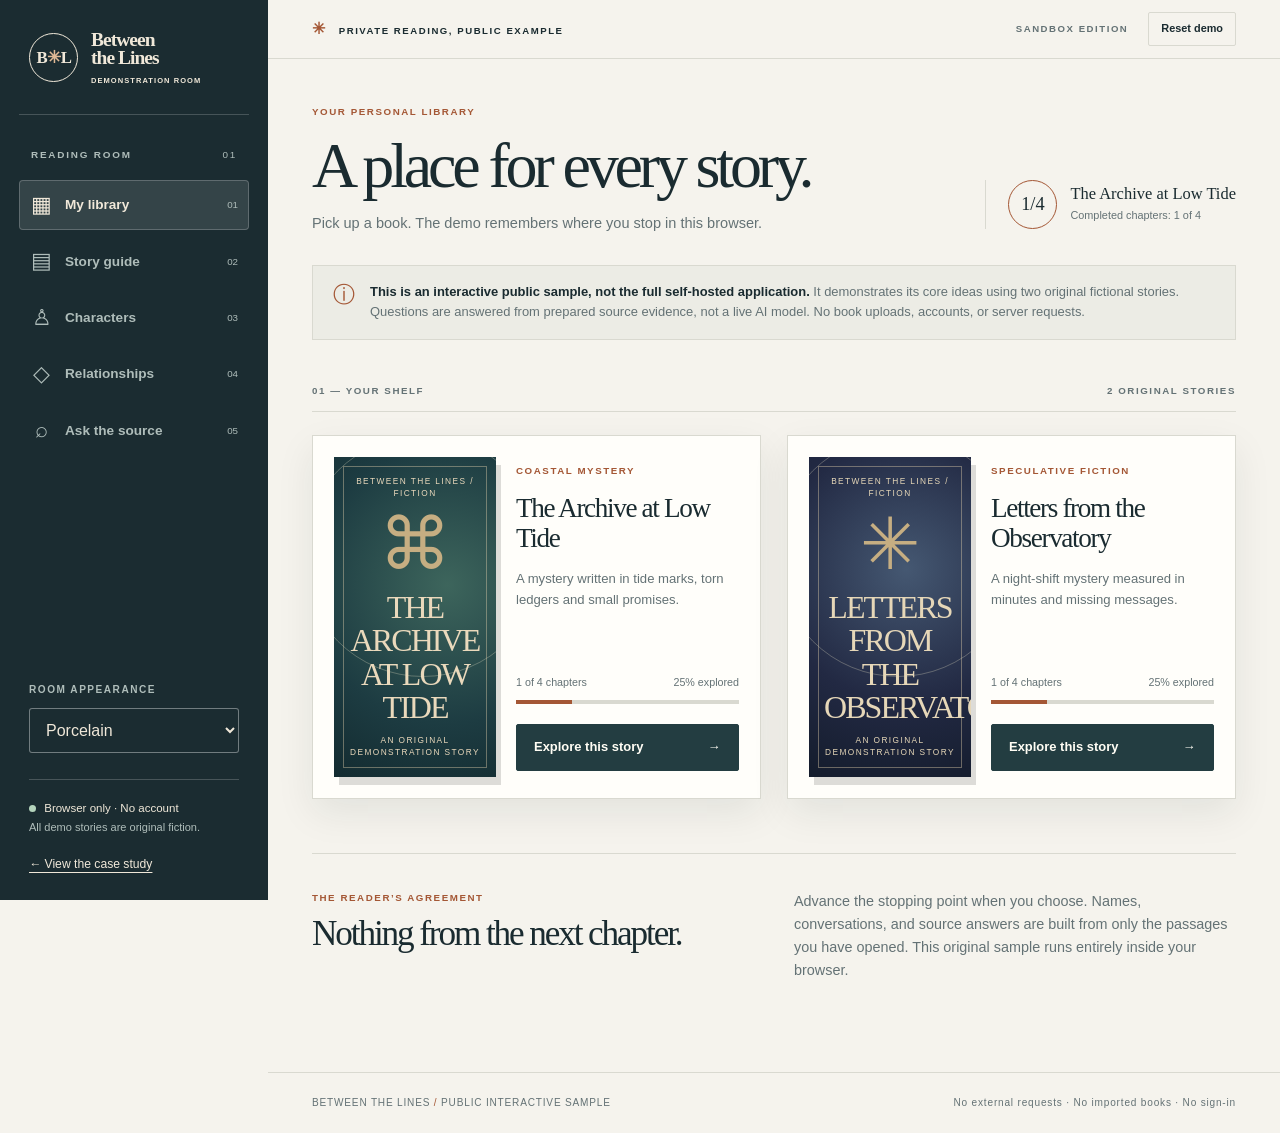
==== demo/index.html @ 63abb79a "Publish Between the Lines interactive portfolio and static reading demo" ====
<!doctype html>
<html lang="en" data-theme="porcelain">
<head>
  <meta charset="utf-8">
  <meta name="viewport" content="width=device-width, initial-scale=1">
  <meta name="theme-color" content="#f5f3ed">
  <meta name="description" content="Explore Between the Lines: a free, original-fiction interactive reading demo with spoiler-aware chapters, source-linked character notes and relationships.">
  <meta http-equiv="Content-Security-Policy" content="default-src 'none'; script-src 'self'; style-src 'self'; img-src 'self' data:; font-src 'self'; connect-src 'none'; frame-src 'none'; object-src 'none'; base-uri 'none'; form-action 'none'">
  <link rel="icon" href="../assets/mark.svg" type="image/svg+xml">
  <link rel="stylesheet" href="styles.css">
  <script src="data.js" defer></script>
  <script src="demo.js" defer></script>
  <title>Reading room · Between the Lines interactive demo</title>
</head>
<body>
<a class="skip-link" href="#content">Skip to reading room</a>
<div class="app-shell">
  <aside class="sidebar">
    <a href="../" class="brand" aria-label="Between the Lines case study homepage">
      <span class="brand-mark">B<span>✳</span>L</span><span class="brand-name">Between<br>the Lines<small>DEMONSTRATION ROOM</small></span>
    </a>
    <div class="sidebar-group-title">READING ROOM <span>01</span></div>
    <nav class="side-nav" aria-label="Demo sections">
      <button type="button" data-view="library" class="nav-item active" aria-current="page"><span class="nav-icon" aria-hidden="true">▦</span> My library <span class="nav-index">01</span></button>
      <button type="button" data-view="story" class="nav-item"><span class="nav-icon" aria-hidden="true">▤</span> Story guide <span class="nav-index">02</span></button>
      <button type="button" data-view="people" class="nav-item"><span class="nav-icon" aria-hidden="true">♙</span> Characters <span class="nav-index">03</span></button>
      <button type="button" data-view="relationships" class="nav-item"><span class="nav-icon" aria-hidden="true">◇</span> Relationships <span class="nav-index">04</span></button>
      <button type="button" data-view="evidence" class="nav-item"><span class="nav-icon" aria-hidden="true">⌕</span> Ask the source <span class="nav-index">05</span></button>
    </nav>
    <div class="sidebar-foot">
      <div class="theme-field"><label for="theme-select">Room appearance</label><select id="theme-select" aria-label="Choose room appearance"><option value="porcelain">Porcelain</option><option value="graphite">Graphite</option><option value="warm-paper">Warm Paper</option><option value="pine">Pine</option><option value="sage">Sage</option><option value="night-sky">Night Sky</option><option value="frost">Frost</option><option value="deep-sea">Deep Sea</option><option value="sea-glass">Sea Glass</option><option value="amethyst">Amethyst</option></select></div>
      <div class="sidebar-small"><span class="online-dot"></span> Browser only · No account<br><small>All demo stories are original fiction.</small></div>
      <a class="case-study-link" href="../">← View the case study</a>
    </div>
  </aside>
  <div class="main-column">
    <div class="masthead"><span><span class="masthead-spark">✳</span> PRIVATE READING, PUBLIC EXAMPLE</span><div><span class="demo-kicker">SANDBOX EDITION</span><button type="button" class="button-outline small" id="reset-demo">Reset demo</button></div></div>
    <main id="content" tabindex="-1">
      <div class="page-title-block"><div><p class="eyebrow" id="page-eyebrow">YOUR PERSONAL LIBRARY</p><h1 id="page-title">A place for every story<span class="accent-period">.</span></h1><p class="page-subtitle" id="page-description">An interactive, spoiler-aware reading experience. Choose a fictional book to begin.</p></div><div id="progress-summary" class="progress-summary" aria-live="polite"></div></div>
      <div class="demo-notice" role="note"><span class="notice-glyph" aria-hidden="true">ⓘ</span><p><strong>This is an interactive public sample, not the full self-hosted application.</strong> It demonstrates its core ideas using two original fictional stories. Questions are answered from prepared source evidence, not a live AI model. No book uploads, accounts, or server requests.</p></div>
      <div id="view-content" class="view-container" aria-live="off"></div>
    </main>
    <footer class="app-footer"><span>BETWEEN THE LINES <span class="sep">/</span> PUBLIC INTERACTIVE SAMPLE</span><span>No external requests · No imported books · No sign-in</span></footer>
  </div>
</div>
<div class="toast" role="status" aria-live="polite" id="toast"></div>
</body>
</html>
---- demo/styles.css ----
/* Between the Lines — public demo room. Original editorial product UI. */
:root{--bg:#f5f3ed;--panel:#fffefa;--ink:#1a2b30;--muted:#647275;--line:#d9d9d0;--accent:#a45735;--soft:#ecece5;--quote-bg:#f5efe5;--button-bg:#233d41;--button-ink:#fffdf4;--sidebar:#1b2c31;--sidebar-ink:#f0e8d9;--sidebar-muted:#afbdba;--shadow:rgba(19,32,32,.08);--sans:Arial,Helvetica,sans-serif;--serif:Georgia,'Times New Roman',serif;color-scheme:light}
html[data-theme="graphite"]{color-scheme:dark;--bg:#171b20;--panel:#21272c;--ink:#e9e8e5;--muted:#b4bdc3;--line:#3f474d;--accent:#db9974;--soft:#2b343b;--quote-bg:#292e34;--button-bg:#d1e5e7;--button-ink:#17252b;--sidebar:#11181c;--sidebar-ink:#efefeb;--sidebar-muted:#a4b2b6;--shadow:#0004}
html[data-theme="warm-paper"]{--bg:#f2eadd;--panel:#fff9ea;--ink:#40372c;--muted:#786c60;--line:#d4c6b1;--accent:#ab573a;--soft:#f0e5d0;--quote-bg:#efe3cd;--button-bg:#564333;--button-ink:#fff8ec;--sidebar:#514234;--sidebar-ink:#fff1df;--sidebar-muted:#ddccb5}
html[data-theme="pine"]{color-scheme:dark;--bg:#14231e;--panel:#1f322b;--ink:#ebf2e8;--muted:#bacac0;--line:#3d594b;--accent:#bdda8d;--soft:#253f35;--quote-bg:#1a3a2e;--button-bg:#bfd79c;--button-ink:#15281d;--sidebar:#102018;--sidebar-ink:#f1f4dd;--sidebar-muted:#b6c7b3;--shadow:#0004}
html[data-theme="sage"]{--bg:#e8eee6;--panel:#fafff8;--ink:#294536;--muted:#607666;--line:#c7d8c9;--accent:#4a8361;--soft:#e0ebe0;--quote-bg:#ecf6e7;--button-bg:#355945;--button-ink:#f9fff8;--sidebar:#2a4437;--sidebar-ink:#f0f9ea;--sidebar-muted:#b5d0bd}
html[data-theme="night-sky"]{color-scheme:dark;--bg:#172137;--panel:#202e47;--ink:#e8edfb;--muted:#b3bed5;--line:#40536f;--accent:#e1b77e;--soft:#293a54;--quote-bg:#1f3650;--button-bg:#b5d0f3;--button-ink:#18233a;--sidebar:#101a2c;--sidebar-ink:#e7effc;--sidebar-muted:#b8c7dc;--shadow:#0004}
html[data-theme="frost"]{--bg:#edf4f9;--panel:#fff;--ink:#2a435a;--muted:#647c90;--line:#d0dfeb;--accent:#3472a5;--soft:#e2eff8;--quote-bg:#e9f4fc;--button-bg:#295a87;--button-ink:white;--sidebar:#233b55;--sidebar-ink:#f0f9ff;--sidebar-muted:#bacede}
html[data-theme="deep-sea"]{color-scheme:dark;--bg:#10272a;--panel:#193438;--ink:#e5f3f2;--muted:#afc9c9;--line:#3b5c60;--accent:#77cfc1;--soft:#214348;--quote-bg:#1c4144;--button-bg:#9addd5;--button-ink:#122b2e;--sidebar:#0c2024;--sidebar-ink:#e4f4f4;--sidebar-muted:#a8c4c6;--shadow:#0004}
html[data-theme="sea-glass"]{--bg:#e4f2ef;--panel:#fafffd;--ink:#214c4c;--muted:#5a7777;--line:#bcd7d4;--accent:#287f83;--soft:#d9eae8;--quote-bg:#e1f4ee;--button-bg:#246c6e;--button-ink:#f8fffa;--sidebar:#245052;--sidebar-ink:#f0fffa;--sidebar-muted:#c1ded8}
html[data-theme="amethyst"]{color-scheme:dark;--bg:#211c2a;--panel:#30293c;--ink:#eee8f5;--muted:#c7bacf;--line:#52445f;--accent:#ddb5ec;--soft:#3c344a;--quote-bg:#3d3350;--button-bg:#e0c6ed;--button-ink:#30263b;--sidebar:#181321;--sidebar-ink:#f1e9f5;--sidebar-muted:#c2b2c9;--shadow:#0004}
*{box-sizing:border-box}html{scroll-behavior:smooth;scroll-padding-top:22px}body{margin:0;color:var(--ink);background:var(--bg);font:16px/1.6 var(--sans);-webkit-font-smoothing:antialiased}button,textarea,select{font:inherit}button{cursor:pointer}button:disabled{cursor:not-allowed;opacity:.4}a{color:inherit}h1,h2,h3,h4,p{margin:0}h1,h2,h3,h4{font-weight:400}h1,h2,h3{font-family:var(--serif)}:focus-visible{outline:3px solid var(--accent);outline-offset:4px}.skip-link{position:absolute;top:-100px;left:15px;background:var(--button-bg);color:var(--button-ink);z-index:99;padding:10px 15px}.skip-link:focus{top:12px}.app-shell{min-height:100vh;display:grid;grid-template-columns:268px minmax(0,1fr)}.sidebar{background:var(--sidebar);color:var(--sidebar-ink);display:flex;flex-direction:column;min-height:100vh;padding:31px 19px 24px;gap:0;position:sticky;top:0;height:100vh;overflow-y:auto}.brand{display:flex;align-items:center;gap:13px;text-decoration:none;padding:0 10px 29px;border-bottom:1px solid #ffffff30}.brand-mark{border:1px solid currentColor;border-radius:50%;height:49px;width:49px;flex:none;display:flex;align-items:center;justify-content:space-around;font-family:var(--serif);font-weight:bold;padding:0 6px;font-size:1.05rem;letter-spacing:-.1em}.brand-mark span{color:#e0b995}.brand-name{font:700 1.22rem/.92 var(--serif);letter-spacing:-.05em}.brand-name small{font:700 .47rem/1.2 var(--sans);letter-spacing:.14em;display:block;margin-top:9px}.sidebar-group-title{font-size:.62rem;font-weight:bold;letter-spacing:.18em;display:flex;justify-content:space-between;color:var(--sidebar-muted);padding:32px 12px 17px}.sidebar-group-title span{font-weight:normal}.side-nav{display:flex;flex-direction:column;gap:6px}.nav-item{width:100%;background:transparent;border:1px solid transparent;border-radius:4px;color:var(--sidebar-muted);display:flex;align-items:center;gap:12px;text-align:left;padding:13px 10px;font-size:.85rem;font-weight:600;transition:background .15s}.nav-item:hover{background:#ffffff13;color:var(--sidebar-ink)}.nav-item.active{background:#ffffff1d;color:var(--sidebar-ink);border-color:#ffffff36}.nav-icon{font-family:var(--serif);font-size:1.4rem;line-height:1;width:23px;text-align:center;font-weight:normal}.nav-index{margin-left:auto;font-size:.61rem;font-weight:400;color:var(--sidebar-muted)}.sidebar-foot{margin-top:auto;padding:36px 10px 0}.theme-field label{display:block;font-size:.63rem;letter-spacing:.15em;font-weight:700;text-transform:uppercase;margin-bottom:10px;color:var(--sidebar-muted)}.theme-field select{width:100%;border:1px solid #ffffff60;color:var(--sidebar-ink);background:var(--sidebar);padding:12px 30px 12px 12px;border-radius:3px;appearance:auto}.theme-field option{background:var(--sidebar);color:var(--sidebar-ink)}.sidebar-small{border-top:1px solid #ffffff32;margin-top:26px;padding-top:19px;color:var(--sidebar-ink);font-size:.72rem}.sidebar-small small{color:var(--sidebar-muted);font-size:.69rem}.online-dot{display:inline-block;width:7px;height:7px;background:#b4d4bc;border-radius:50%;margin-right:5px}.case-study-link{display:inline-block;font-size:.76rem;margin-top:19px;color:var(--sidebar-ink);text-underline-offset:4px}.main-column{min-width:0;display:flex;flex-direction:column}.masthead{min-height:59px;border-bottom:1px solid var(--line);padding:0 44px;display:flex;align-items:center;justify-content:space-between;gap:18px;font-size:.6rem;font-weight:700;letter-spacing:.16em}.masthead>div{display:flex;align-items:center;gap:20px}.masthead-spark{color:var(--accent);font-size:1rem;margin-right:8px}.demo-kicker{color:var(--muted)}#content{width:min(1130px,calc(100% - 88px));margin:0 auto;flex:1;padding:45px 0 90px}.page-title-block{display:flex;justify-content:space-between;align-items:end;gap:30px;padding:0 0 29px}.eyebrow,.tiny-label,.section-label,.chapter-progress-title>span,.status-chip,.answer-status{font-size:.61rem;letter-spacing:.16em;font-weight:700;text-transform:uppercase}.eyebrow,.tiny-label{color:var(--accent)}.eyebrow{margin-bottom:12px}h1{font-size:clamp(2.8rem,5vw,5.2rem);line-height:1.06;letter-spacing:-.065em}.page-subtitle{font-size:.91rem;color:var(--muted);margin-top:13px;max-width:600px}.accent-period{color:var(--accent)}.progress-summary{display:flex;align-items:center;gap:13px;min-width:230px;border-left:1px solid var(--line);padding-left:22px;margin-bottom:7px}.progress-summary .summary-icon{width:49px;height:49px;display:grid;place-items:center;border:1px solid var(--accent);border-radius:100%;font:1.15rem var(--serif);flex-shrink:0}.progress-summary strong{display:block;font:1.03rem/1.2 var(--serif)}.progress-summary small{display:block;color:var(--muted);font-size:.68rem;margin-top:4px}.demo-notice{display:flex;align-items:flex-start;gap:15px;padding:16px 20px;border:1px solid var(--line);background:var(--soft);margin-bottom:43px}.notice-glyph{font-size:1.4rem;line-height:1.2;color:var(--accent)}.demo-notice p{font-size:.81rem;color:var(--muted);max-width:970px}.demo-notice strong{color:var(--ink)}.section-label{display:flex;align-items:center;justify-content:space-between;gap:15px;color:var(--muted);border-bottom:1px solid var(--line);padding-bottom:12px;margin-bottom:23px}.button-primary,.button-outline{border-radius:2px;border:1px solid var(--button-bg);padding:12px 17px;display:inline-flex;align-items:center;justify-content:space-between;gap:16px;font-weight:700;font-size:.81rem;text-align:left;min-height:44px;transition:transform .12s,box-shadow .12s}.button-primary{background:var(--button-bg);color:var(--button-ink)}.button-outline{background:transparent;color:var(--ink);border-color:var(--line)}.button-outline:hover:not(:disabled){border-color:var(--accent);color:var(--accent)}.button-primary:hover:not(:disabled){box-shadow:0 3px 0 var(--shadow);transform:translateY(-1px)}.button-outline.small{padding:7px 12px;min-height:32px;font-size:.68rem;letter-spacing:0}.book-grid{display:grid;grid-template-columns:repeat(2,minmax(0,1fr));gap:26px}.book-card{background:var(--panel);border:1px solid var(--line);padding:21px;display:grid;grid-template-columns:minmax(110px,40%) minmax(0,1fr);gap:20px;box-shadow:0 14px 36px var(--shadow)}.book-cover{min-height:320px;padding:18px 15px;display:flex;flex-direction:column;justify-content:space-between;box-shadow:5px 8px 0 #0002;position:relative;isolation:isolate;overflow:hidden}.cover-archive{color:#ead9bc;background:radial-gradient(circle at 70% 40%,#3d655c,#1d3c42 62%,#132b30)}.cover-observatory{color:#e6d7b8;background:radial-gradient(circle at 60% 35%,#455872,#222943 58%,#141c2c)}.book-cover:before{position:absolute;content:'';inset:9px;border:1px solid #e4d2ad69;pointer-events:none}.book-cover:after{position:absolute;content:'';width:240px;height:240px;border-radius:50%;border:1px solid #eee7c94b;top:31%;left:55%;transform:translate(-50%,-50%);pointer-events:none}.cover-top,.cover-bottom{font-size:.52rem;letter-spacing:.17em;text-align:center;line-height:1.5;z-index:1}.cover-symbol{font:4.5rem var(--serif);text-align:center;color:#c6ae82;z-index:1;line-height:1}.cover-name{font:2rem/1.04 var(--serif);letter-spacing:-.06em;z-index:1;text-align:center}.book-info{min-width:0;display:flex;flex-direction:column;align-items:flex-start;padding:6px 0}.book-info .tiny-label{margin-bottom:16px}.book-info h2{font-size:1.7rem;letter-spacing:-.05em;line-height:1.1;margin-bottom:14px}.book-info>p:not(.tiny-label){font-size:.82rem;color:var(--muted)}.book-progress{display:flex;flex-wrap:wrap;gap:5px 10px;justify-content:space-between;width:100%;margin-top:auto;padding-top:22px;color:var(--muted);font-size:.67rem}.meter{width:100%;height:4px;background:var(--line);margin:9px 0 20px}.meter span{height:100%;display:block;background:var(--accent)}.book-info .button-primary{width:100%}.library-essay{display:grid;grid-template-columns:1fr 1fr;gap:40px;border-top:1px solid var(--line);margin-top:54px;padding-top:36px}.library-essay h2{font-size:2.2rem;letter-spacing:-.06em;margin-top:9px;line-height:1.12}.library-essay>p{color:var(--muted);font-size:.9rem}.reading-header,.workspace-header{display:flex;justify-content:space-between;gap:32px;align-items:start;margin-bottom:30px}.reading-header h2,.workspace-header h2{font-size:clamp(2.2rem,3.6vw,3.3rem);line-height:1.1;letter-spacing:-.06em;margin:9px 0}.reading-header p:not(.tiny-label),.workspace-header p:not(.tiny-label){color:var(--muted);font-size:.85rem;max-width:650px}.story-selector{min-width:230px;flex-shrink:0}.story-selector label{display:block;font-size:.65rem;font-weight:700;letter-spacing:.14em;text-transform:uppercase;margin-bottom:6px;color:var(--muted)}.story-selector select{display:block;width:100%;padding:11px 12px;border:1px solid var(--line);color:var(--ink);background:var(--panel);border-radius:2px;font-size:.82rem;max-width:300px}.chapter-progress-widget{background:var(--panel);border:1px solid var(--line);padding:24px;margin-bottom:38px}.chapter-progress-title{display:flex;justify-content:space-between;gap:12px;align-items:center}.chapter-progress-title>span{color:var(--muted)}.chapter-progress-title strong{font:1.25rem var(--serif)}.chapter-progress-title strong span{font-size:.85rem;color:var(--muted)}.chapter-buttons{display:flex;gap:10px;margin:22px 0}.chapter-button{height:46px;flex:1;max-width:85px;background:var(--soft);color:var(--ink);border:1px solid var(--line);font:1.25rem var(--serif)}.chapter-button.finished{border-color:var(--accent);color:var(--accent)}.chapter-button.current{background:var(--button-bg);border-color:var(--button-bg);color:var(--button-ink);box-shadow:3px 3px 0 var(--shadow)}.progress-arrows{display:flex;justify-content:space-between;gap:15px}.chapter-feed{display:flex;flex-direction:column;gap:16px}.chapter-open,.chapter-locked{display:grid;grid-template-columns:68px 1fr;gap:24px;padding:25px 28px;background:var(--panel);border:1px solid var(--line)}.chapter-stamp{border-right:1px solid var(--line);padding-right:17px;text-align:center;display:flex;flex-direction:column;gap:5px}.chapter-stamp>span{font:2.1rem/1 var(--serif);color:var(--accent)}.chapter-stamp small{font-size:.6rem;color:var(--muted);letter-spacing:.08em}.chapter-copy h3{font-size:1.9rem;letter-spacing:-.055em;line-height:1.1;margin:7px 0 18px}.chapter-copy>p:not(.tiny-label){font:1.09rem/1.8 var(--serif);max-width:790px}.chapter-bottom{border-top:1px solid var(--line);padding-top:14px;margin-top:22px;font-size:.71rem;color:var(--muted)}.text-button{border:0;background:transparent;color:var(--accent);font-size:inherit;font-weight:bold;padding:5px}.text-button:hover{text-decoration:underline}.chapter-locked{align-items:center;opacity:.83;background:var(--soft)}.locked-heading{font:1.35rem var(--serif)}.chapter-locked p{font-size:.78rem;color:var(--muted);margin-top:4px}.lock-badge{font-size:1.2rem;color:var(--accent)}.focused-source{outline:3px solid var(--accent);outline-offset:3px}.bottom-note{border-left:3px solid var(--accent);padding:13px 16px;background:var(--soft);margin-top:26px;color:var(--muted);font-size:.79rem}.people-layout{display:grid;grid-template-columns:280px minmax(0,1fr);gap:28px}.people-list .section-label{font-size:.55rem}.person-row{width:100%;border:1px solid transparent;border-bottom-color:var(--line);background:transparent;color:var(--ink);display:flex;align-items:center;gap:13px;padding:13px 10px;text-align:left}.person-row.selected{border-color:var(--accent);background:var(--soft)}.person-row:hover{background:var(--soft)}.person-row>span:nth-child(2){flex:1}.person-row strong{font-size:.85rem}.person-row small{display:block;color:var(--muted);font-size:.67rem}.person-monogram{width:42px;height:42px;display:grid;place-items:center;border-radius:50%;border:1px solid var(--line);font:1rem var(--serif);color:var(--accent)}.person-detail{border:1px solid var(--line);padding:29px;background:var(--panel)}.person-detail>h2{font-size:2.5rem;letter-spacing:-.07em;margin:8px 0}.character-role{display:inline-block;font-size:.68rem;letter-spacing:.12em;text-transform:uppercase;color:var(--accent);border:1px solid var(--line);padding:4px 9px}.character-description{font:1.15rem/1.5 var(--serif);margin:19px 0 32px;color:var(--muted)}.source-card{border:1px solid var(--line);background:var(--panel);padding:19px;margin-bottom:12px}.source-card-top{display:flex;align-items:center;justify-content:space-between;gap:12px;margin-bottom:9px}.source-card h3{font-size:1.37rem;line-height:1.18;letter-spacing:-.04em}.source-card>p{color:var(--muted);font-size:.79rem;margin:8px 0}.source-card blockquote{font:1rem/1.55 var(--serif);border-left:2px solid var(--accent);background:var(--quote-bg);margin:16px 0;padding:12px 16px}.source-jump{min-height:32px;padding:7px 10px;font-size:.66rem}.status-chip{font-size:.53rem;letter-spacing:.09em;line-height:1.4;color:var(--ink);border:1px solid var(--line);background:var(--soft);padding:4px 8px;text-align:center}.status-chip.reported{border-color:var(--accent);color:var(--accent)}.relationship-explainer{display:flex;gap:16px;align-items:start;background:var(--soft);border-left:3px solid var(--accent);padding:20px;margin-bottom:33px}.relationship-explainer>span{font-size:1.6rem;color:var(--accent)}.relationship-explainer p{font-size:.83rem;color:var(--muted)}.relationship-explainer strong{color:var(--ink)}.relationship-group{padding:24px;background:var(--panel);border:1px solid var(--line);margin-bottom:22px}.relationship-heading{display:flex;align-items:baseline;gap:9px;flex-wrap:wrap;border-bottom:1px solid var(--line);padding-bottom:16px;margin-bottom:16px}.relationship-heading .tiny-label{flex-basis:100%;margin-bottom:4px}.relationship-heading h3{font-size:1.75rem;letter-spacing:-.04em;margin-right:auto}.relationship-heading>span{font-size:.71rem;color:var(--muted)}.pair-symbol{color:var(--accent);font-family:var(--sans);font-size:1.1rem}.relationship-timeline{display:grid;grid-template-columns:repeat(2,minmax(0,1fr));gap:15px}.relationship-timeline .source-card{margin-bottom:0}.empty-state{text-align:center;border:1px dashed var(--line);padding:60px 20px}.empty-state>div{font-size:2.5rem;color:var(--accent)}.empty-state h3{font-size:1.8rem;margin:12px 0}.empty-state p{color:var(--muted);font-size:.86rem}.ask-layout{display:grid;grid-template-columns:1fr 1fr;gap:22px}.ask-card,.prompt-card,.answer-pane{border:1px solid var(--line);background:var(--panel);padding:24px}.ask-card form{display:flex;flex-direction:column;gap:13px}.ask-card label{font:1.27rem var(--serif)}.ask-card textarea{color:var(--ink);background:var(--bg);resize:vertical;min-height:112px;border:1px solid var(--line);padding:14px;font-size:.85rem;line-height:1.6}.ask-card .button-primary{align-self:flex-start}.prompt-card{margin-top:15px;background:var(--soft)}.prompt-card .tiny-label{margin-bottom:12px}.prompt-button{display:flex;justify-content:space-between;gap:12px;width:100%;border:0;border-bottom:1px solid var(--line);padding:12px 0;background:transparent;color:var(--ink);text-align:left;font-size:.83rem}.prompt-button:hover{color:var(--accent)}.prompt-button:last-child{border-bottom:0}.answer-pane{min-height:340px}.answer-idle{display:flex;flex-direction:column;justify-content:center;align-items:start;height:100%;min-height:340px}.answer-glyph{font:3rem var(--serif);color:var(--accent);line-height:1;margin-bottom:24px}.answer-idle h3,.answer-content h3{font-size:2rem;line-height:1.15;letter-spacing:-.05em;margin:12px 0}.answer-idle p,.answer-content>p{color:var(--muted);font-size:.86rem;line-height:1.75}.answer-status{color:var(--accent);border-bottom:1px solid var(--accent);padding-bottom:5px}.answer-status.unknown-status{color:var(--muted);border-bottom-color:var(--line)}.quote-evidence{background:var(--quote-bg);border:1px solid var(--line);margin-top:24px;padding:17px}.quote-evidence>span{font-size:.61rem;letter-spacing:.13em;font-weight:bold;color:var(--accent)}.quote-evidence blockquote{font:1.12rem/1.65 var(--serif);margin:12px 0 17px}.source-list-label{margin-top:40px}.evidence-list{display:grid;grid-template-columns:repeat(2,minmax(0,1fr));gap:18px}.evidence-list .source-card{margin:0}.app-footer{border-top:1px solid var(--line);padding:22px 44px;color:var(--muted);font-size:.63rem;letter-spacing:.08em;display:flex;gap:22px;flex-wrap:wrap;justify-content:space-between}.sep{color:var(--accent)}.toast{position:fixed;bottom:20px;right:23px;opacity:0;pointer-events:none;background:var(--button-bg);color:var(--button-ink);padding:12px 18px;transform:translateY(10px);transition:opacity .2s,transform .2s;box-shadow:0 9px 25px var(--shadow);z-index:30}.toast.visible{opacity:1;transform:translateY(0)}
@media(max-width:1210px){.app-shell{grid-template-columns:238px minmax(0,1fr)}.sidebar{padding-left:14px;padding-right:14px}.book-card{grid-template-columns:1fr}.book-cover{max-width:100%;min-height:255px}.cover-symbol{font-size:3.2rem}.cover-name{font-size:1.7rem}.book-info{min-height:240px}.main-column #content{width:calc(100% - 56px)}.masthead{padding:0 28px}}
@media(max-width:940px){.app-shell{display:block}.sidebar{height:auto;min-height:auto;position:static;padding:17px 20px}.brand{border:0;padding:0}.sidebar-group-title{display:none}.side-nav{flex-direction:row;overflow:auto;margin-top:18px;gap:5px;padding-bottom:4px}.nav-item{width:auto;white-space:nowrap;font-size:.76rem;padding:9px 11px}.nav-index{display:none}.sidebar-foot{margin:15px 0 0;padding:13px 0 0;border-top:1px solid #ffffff25;display:flex;align-items:center;justify-content:space-between;gap:12px}.theme-field{width:170px}.theme-field label{margin-bottom:4px}.theme-field select{padding:6px 10px}.sidebar-small{border:0;margin:0;padding:0}.case-study-link{margin:0}.main-column #content{width:calc(100% - 42px)}.book-card{grid-template-columns:40% 1fr}.book-cover{min-height:315px}.book-info{min-height:0}.masthead{padding:0 21px}.masthead .demo-kicker{display:none}}
@media(max-width:680px){h1{font-size:2.65rem}.page-title-block{display:block}.progress-summary{margin-top:20px;border-left:0;border-top:1px solid var(--line);padding:15px 0 0}.main-column #content{width:calc(100% - 32px);padding:30px 0 60px}.masthead{min-height:54px;font-size:.53rem;letter-spacing:.05em}.masthead>div{gap:5px}.masthead-spark{margin-right:2px}.sidebar-small{display:none}.book-grid,.library-essay,.ask-layout,.people-layout,.relationship-timeline,.evidence-list{grid-template-columns:1fr}.book-card{grid-template-columns:43% minmax(0,1fr);padding:14px;gap:13px}.book-cover{min-height:265px}.cover-top,.cover-bottom{font-size:.4rem}.cover-symbol{font-size:3rem}.cover-name{font-size:1.4rem}.book-info h2{font-size:1.4rem}.book-info>p:not(.tiny-label){font-size:.73rem}.book-progress{padding-top:10px}.book-info .button-primary{font-size:.68rem;padding:8px}.reading-header,.workspace-header{display:block}.story-selector{margin-top:20px}.chapter-open,.chapter-locked{grid-template-columns:43px 1fr;gap:12px;padding:17px}.chapter-stamp{padding-right:8px}.chapter-stamp>span{font-size:1.5rem}.chapter-copy h3{font-size:1.5rem}.chapter-copy>p:not(.tiny-label){font-size:.99rem}.progress-arrows{flex-wrap:wrap}.progress-arrows>*{flex:1}.chapter-progress-widget{padding:18px}.person-detail{padding:19px}.answer-pane{min-height:200px}.answer-idle{min-height:200px}.app-footer{padding:20px 16px}.source-card-top{align-items:flex-start;flex-direction:column}}
@media(max-width:440px){.sidebar{padding:14px 12px}.brand-name{font-size:1rem}.brand-mark{width:40px;height:40px}.sidebar-foot{flex-wrap:wrap}.case-study-link{font-size:.69rem}.book-card{grid-template-columns:1fr}.book-cover{min-height:260px}.book-info{min-height:0}.cover-name{font-size:1.9rem}.cover-symbol{font-size:4rem}.book-info .button-primary{font-size:.8rem}.demo-notice{padding:13px}.demo-notice p{font-size:.76rem}.chapter-buttons{gap:5px}.chapter-button{height:40px}.progress-arrows{display:grid}.book-progress{margin-top:20px}.library-essay{gap:13px}.section-label{font-size:.53rem}}
@media(prefers-reduced-motion:reduce){html{scroll-behavior:auto}*,*:before,*:after{transition:none!important;animation:none!important}}

.meter-level-1{width:25%}.meter-level-2{width:50%}.meter-level-3{width:75%}.meter-level-4{width:100%}
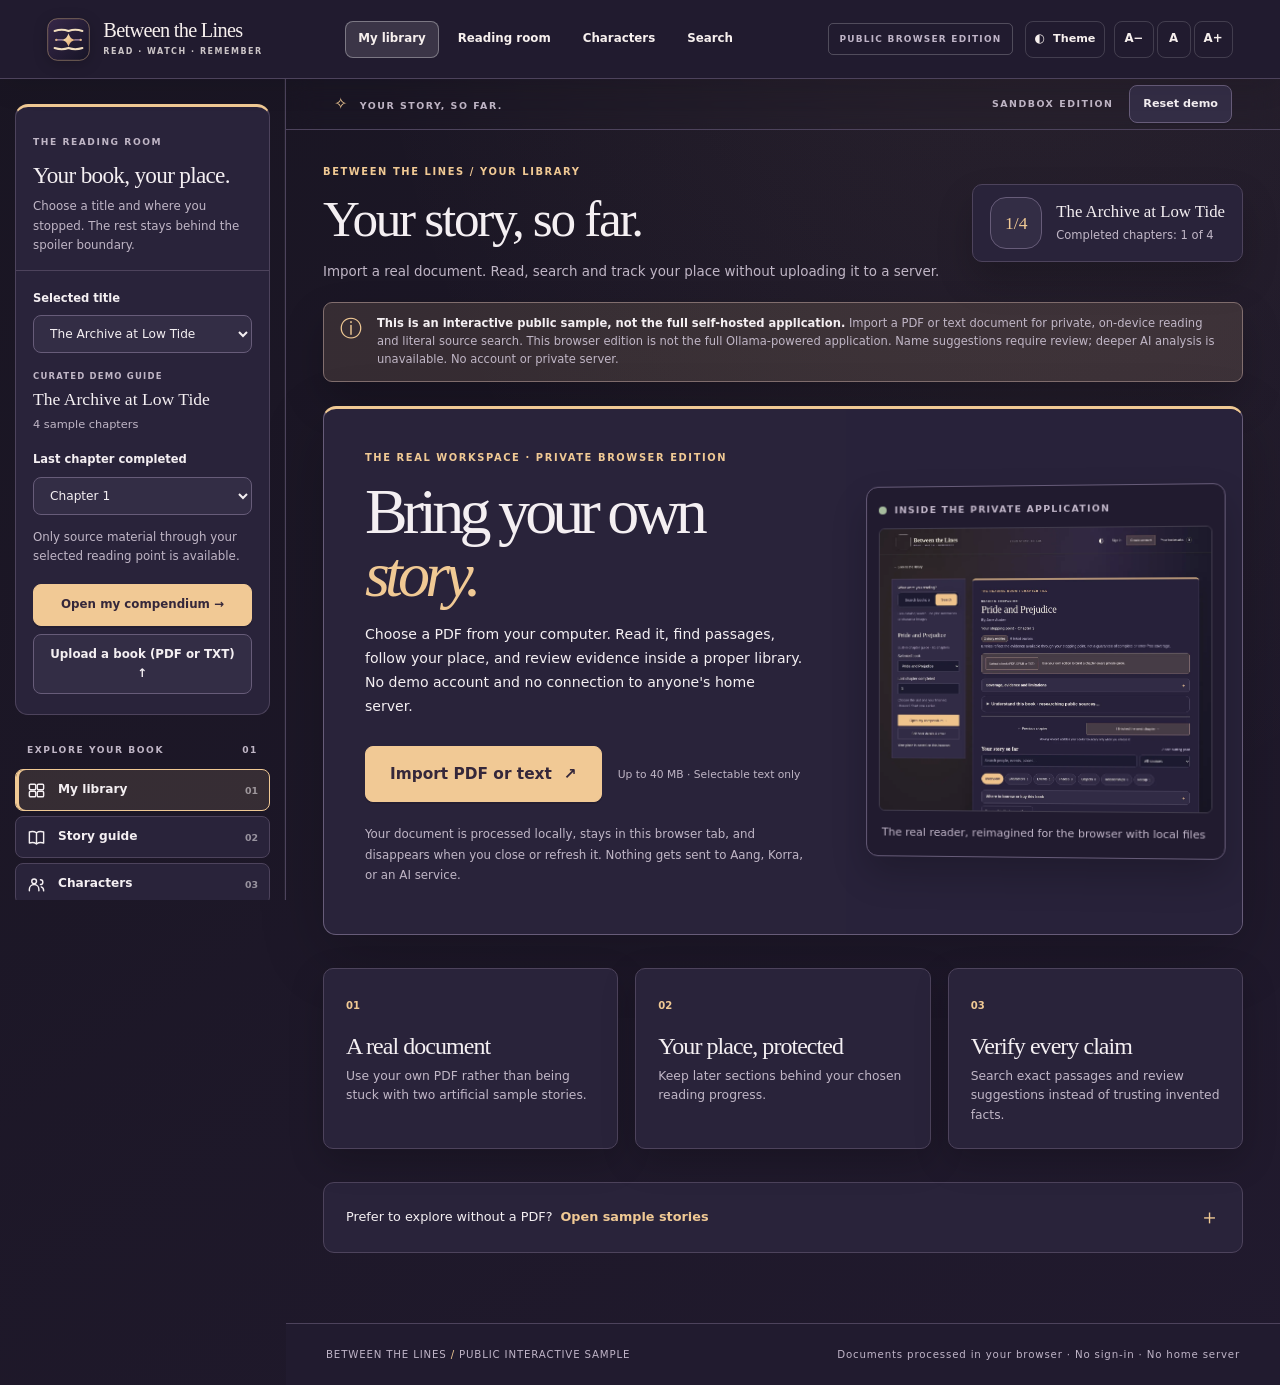
==== commit ee16fe50: "C113: bring browser demo close to private reader UI with local PDF workspace" ====
--- a/demo/index.html
+++ b/demo/index.html
@@ -1,48 +1,61 @@
 <!doctype html>
-<html lang="en" data-theme="porcelain">
+<html lang="en" data-theme="amethyst">
 <head>
   <meta charset="utf-8">
   <meta name="viewport" content="width=device-width, initial-scale=1">
   <meta name="theme-color" content="#f5f3ed">
   <meta name="description" content="Explore Between the Lines: a free, original-fiction interactive reading demo with spoiler-aware chapters, source-linked character notes and relationships.">
-  <meta http-equiv="Content-Security-Policy" content="default-src 'none'; script-src 'self'; style-src 'self'; img-src 'self' data:; font-src 'self'; connect-src 'none'; frame-src 'none'; object-src 'none'; base-uri 'none'; form-action 'none'">
+  <meta http-equiv="Content-Security-Policy" content="default-src 'none'; script-src 'self'; worker-src 'self'; style-src 'self'; img-src 'self' data:; font-src 'self'; connect-src 'none'; frame-src 'none'; object-src 'none'; base-uri 'none'; form-action 'none'">
   <link rel="icon" href="../assets/mark.svg" type="image/svg+xml">
   <link rel="stylesheet" href="styles.css">
+  <link rel="stylesheet" href="private-match.css">
   <script src="data.js" defer></script>
+  <script src="import-engine.js" defer></script>
   <script src="demo.js" defer></script>
   <title>Reading room · Between the Lines interactive demo</title>
 </head>
 <body>
 <a class="skip-link" href="#content">Skip to reading room</a>
+<header class="product-header">
+  <a class="product-brand" href="../" aria-label="Between the Lines portfolio home"><img src="../assets/private-logo.svg" width="48" height="48" alt=""><span><strong>Between the Lines</strong><small>READ · WATCH · REMEMBER</small></span></a>
+  <nav class="product-links" aria-label="Main navigation">
+    <button type="button" data-top-view="library">My library</button>
+    <button type="button" data-top-view="story">Reading room</button>
+    <button type="button" data-top-view="people">Characters</button>
+    <button type="button" data-top-view="evidence">Search</button>
+  </nav>
+  <div class="product-actions"><span class="browser-edition-tag">PUBLIC BROWSER EDITION</span><button type="button" class="product-utility product-theme" id="theme-launch" aria-label="Choose color theme">◐ <span>Theme</span></button><button type="button" class="product-utility" data-text-adjust="-1" aria-label="Decrease reading text size">A−</button><button type="button" class="product-utility" data-text-adjust="0" aria-label="Reset reading text size">A</button><button type="button" class="product-utility" data-text-adjust="1" aria-label="Increase reading text size">A+</button></div>
+</header>
 <div class="app-shell">
   <aside class="sidebar">
-    <a href="../" class="brand" aria-label="Between the Lines case study homepage">
-      <span class="brand-mark">B<span>✳</span>L</span><span class="brand-name">Between<br>the Lines<small>DEMONSTRATION ROOM</small></span>
-    </a>
-    <div class="sidebar-group-title">READING ROOM <span>01</span></div>
+    <div class="sidebar-reader-head"><span class="sidebar-overline">THE READING ROOM</span><strong>Your book, your place.</strong><p>Choose a title and where you stopped. The rest stays behind the spoiler boundary.</p></div>
+    <div id="sidebar-book-panel" class="sidebar-book-panel" aria-live="polite"></div>
+    <div class="sidebar-group-title">EXPLORE YOUR BOOK <span>01</span></div>
     <nav class="side-nav" aria-label="Demo sections">
-      <button type="button" data-view="library" class="nav-item active" aria-current="page"><span class="nav-icon" aria-hidden="true">▦</span> My library <span class="nav-index">01</span></button>
-      <button type="button" data-view="story" class="nav-item"><span class="nav-icon" aria-hidden="true">▤</span> Story guide <span class="nav-index">02</span></button>
-      <button type="button" data-view="people" class="nav-item"><span class="nav-icon" aria-hidden="true">♙</span> Characters <span class="nav-index">03</span></button>
-      <button type="button" data-view="relationships" class="nav-item"><span class="nav-icon" aria-hidden="true">◇</span> Relationships <span class="nav-index">04</span></button>
-      <button type="button" data-view="evidence" class="nav-item"><span class="nav-icon" aria-hidden="true">⌕</span> Ask the source <span class="nav-index">05</span></button>
+      <button type="button" data-view="library" class="nav-item active" aria-current="page"><span class="nav-icon" aria-hidden="true"><svg viewBox="0 0 24 24" fill="none" stroke="currentColor" stroke-width="1.8" stroke-linecap="round" stroke-linejoin="round"><rect x="3" y="4" width="8" height="7" rx="1.5"/><rect x="13" y="4" width="8" height="7" rx="1.5"/><rect x="3" y="13" width="8" height="7" rx="1.5"/><rect x="13" y="13" width="8" height="7" rx="1.5"/></svg></span> My library <span class="nav-index">01</span></button>
+      <button type="button" data-view="story" class="nav-item"><span class="nav-icon" aria-hidden="true"><svg viewBox="0 0 24 24" fill="none" stroke="currentColor" stroke-width="1.8" stroke-linecap="round" stroke-linejoin="round"><path d="M12 6c-3-2-6-2-9-1v14c3-1 6-1 9 1 3-2 6-2 9-1V5c-3-1-6-1-9 1Z"/><path d="M12 6v14"/></svg></span> Story guide <span class="nav-index">02</span></button>
+      <button type="button" data-view="people" class="nav-item"><span class="nav-icon" aria-hidden="true"><svg viewBox="0 0 24 24" fill="none" stroke="currentColor" stroke-width="1.8" stroke-linecap="round"><circle cx="9" cy="8" r="3"/><path d="M3 20v-2a6 6 0 0 1 12 0v2M17 6a3 3 0 0 1 0 6m1 3a5 5 0 0 1 3 5"/></svg></span> Characters <span class="nav-index">03</span></button>
+      <button type="button" data-view="relationships" class="nav-item"><span class="nav-icon" aria-hidden="true"><svg viewBox="0 0 24 24" fill="none" stroke="currentColor" stroke-width="1.8" stroke-linecap="round" stroke-linejoin="round"><circle cx="5" cy="5" r="2"/><circle cx="19" cy="5" r="2"/><circle cx="12" cy="19" r="2"/><path d="M7 6.5 11 17M17 6.5 13 17M7 5h10"/></svg></span> Relationships <span class="nav-index">04</span></button>
+      <button type="button" data-view="evidence" class="nav-item"><span class="nav-icon" aria-hidden="true"><svg viewBox="0 0 24 24" fill="none" stroke="currentColor" stroke-width="1.8" stroke-linecap="round"><circle cx="10.5" cy="10.5" r="6.5"/><path d="m16 16 5 5"/></svg></span> Ask the source <span class="nav-index">05</span></button>
     </nav>
     <div class="sidebar-foot">
-      <div class="theme-field"><label for="theme-select">Room appearance</label><select id="theme-select" aria-label="Choose room appearance"><option value="porcelain">Porcelain</option><option value="graphite">Graphite</option><option value="warm-paper">Warm Paper</option><option value="pine">Pine</option><option value="sage">Sage</option><option value="night-sky">Night Sky</option><option value="frost">Frost</option><option value="deep-sea">Deep Sea</option><option value="sea-glass">Sea Glass</option><option value="amethyst">Amethyst</option></select></div>
-      <div class="sidebar-small"><span class="online-dot"></span> Browser only · No account<br><small>All demo stories are original fiction.</small></div>
+      <div class="theme-field"><label for="theme-select">Room appearance</label><select id="theme-select" aria-label="Choose Appearance"><option value="porcelain">Porcelain</option><option value="graphite">Graphite</option><option value="warm-paper">Warm Paper</option><option value="pine">Pine</option><option value="sage">Sage</option><option value="night-sky">Night Sky</option><option value="frost">Frost</option><option value="deep-sea">Deep Sea</option><option value="sea-glass">Sea Glass</option><option value="amethyst">Amethyst</option></select></div>
+      <div class="sidebar-small"><span class="online-dot"></span> On-device workspace · No account<br><small>Personal uploads stay on your device.</small></div>
       <a class="case-study-link" href="../">← View the case study</a>
     </div>
   </aside>
   <div class="main-column">
-    <div class="masthead"><span><span class="masthead-spark">✳</span> PRIVATE READING, PUBLIC EXAMPLE</span><div><span class="demo-kicker">SANDBOX EDITION</span><button type="button" class="button-outline small" id="reset-demo">Reset demo</button></div></div>
+    <div class="masthead"><span><span class="masthead-spark">✧</span> YOUR STORY, SO FAR.</span><div><span class="demo-kicker">SANDBOX EDITION</span><button type="button" class="button-outline small" id="reset-demo">Reset demo</button></div></div>
     <main id="content" tabindex="-1">
-      <div class="page-title-block"><div><p class="eyebrow" id="page-eyebrow">YOUR PERSONAL LIBRARY</p><h1 id="page-title">A place for every story<span class="accent-period">.</span></h1><p class="page-subtitle" id="page-description">An interactive, spoiler-aware reading experience. Choose a fictional book to begin.</p></div><div id="progress-summary" class="progress-summary" aria-live="polite"></div></div>
-      <div class="demo-notice" role="note"><span class="notice-glyph" aria-hidden="true">ⓘ</span><p><strong>This is an interactive public sample, not the full self-hosted application.</strong> It demonstrates its core ideas using two original fictional stories. Questions are answered from prepared source evidence, not a live AI model. No book uploads, accounts, or server requests.</p></div>
+      <div class="page-title-block"><div><p class="eyebrow" id="page-eyebrow">YOUR PERSONAL LIBRARY</p><h1 id="page-title">A place for every story<span class="accent-period">.</span></h1><p class="page-subtitle" id="page-description">Bring a real PDF or open an example. Your document never leaves this browser.</p></div><div id="progress-summary" class="progress-summary" aria-live="polite"></div></div>
+      <div class="demo-notice" role="note"><span class="notice-glyph" aria-hidden="true">ⓘ</span><p><strong>This is an interactive public sample, not the full self-hosted application.</strong> Import a PDF or text document for private, on-device reading and literal source search. This browser edition is not the full Ollama-powered application. Name suggestions require review; deeper AI analysis is unavailable. No account or private server.</p></div>
+      <nav id="workspace-tabs" class="workspace-tabs" aria-label="Reading guide sections"></nav>
       <div id="view-content" class="view-container" aria-live="off"></div>
     </main>
-    <footer class="app-footer"><span>BETWEEN THE LINES <span class="sep">/</span> PUBLIC INTERACTIVE SAMPLE</span><span>No external requests · No imported books · No sign-in</span></footer>
+    <footer class="app-footer"><span>BETWEEN THE LINES <span class="sep">/</span> PUBLIC INTERACTIVE SAMPLE</span><span>Documents processed in your browser · No sign-in · No home server</span></footer>
   </div>
 </div>
+<dialog id="theme-dialog" class="theme-dialog" aria-labelledby="theme-dialog-title"><div class="theme-dialog-header"><div><p class="tiny-label">PERSONALIZE YOUR READING ROOM</p><h2 id="theme-dialog-title">Choose your atmosphere</h2><p>Ten coordinated themes from the full application, adapted for this browser demo.</p></div><button type="button" class="button-outline" id="theme-close" aria-label="Close themes">Close ×</button></div><div class="theme-grid" id="theme-options" role="group" aria-label="Appearance themes"></div></dialog>
 <div class="toast" role="status" aria-live="polite" id="toast"></div>
 </body>
 </html>
--- a/demo/styles.css
+++ b/demo/styles.css
@@ -1,19 +1,627 @@
-/* Between the Lines — public demo room. Original editorial product UI. */
-:root{--bg:#f5f3ed;--panel:#fffefa;--ink:#1a2b30;--muted:#647275;--line:#d9d9d0;--accent:#a45735;--soft:#ecece5;--quote-bg:#f5efe5;--button-bg:#233d41;--button-ink:#fffdf4;--sidebar:#1b2c31;--sidebar-ink:#f0e8d9;--sidebar-muted:#afbdba;--shadow:rgba(19,32,32,.08);--sans:Arial,Helvetica,sans-serif;--serif:Georgia,'Times New Roman',serif;color-scheme:light}
-html[data-theme="graphite"]{color-scheme:dark;--bg:#171b20;--panel:#21272c;--ink:#e9e8e5;--muted:#b4bdc3;--line:#3f474d;--accent:#db9974;--soft:#2b343b;--quote-bg:#292e34;--button-bg:#d1e5e7;--button-ink:#17252b;--sidebar:#11181c;--sidebar-ink:#efefeb;--sidebar-muted:#a4b2b6;--shadow:#0004}
-html[data-theme="warm-paper"]{--bg:#f2eadd;--panel:#fff9ea;--ink:#40372c;--muted:#786c60;--line:#d4c6b1;--accent:#ab573a;--soft:#f0e5d0;--quote-bg:#efe3cd;--button-bg:#564333;--button-ink:#fff8ec;--sidebar:#514234;--sidebar-ink:#fff1df;--sidebar-muted:#ddccb5}
-html[data-theme="pine"]{color-scheme:dark;--bg:#14231e;--panel:#1f322b;--ink:#ebf2e8;--muted:#bacac0;--line:#3d594b;--accent:#bdda8d;--soft:#253f35;--quote-bg:#1a3a2e;--button-bg:#bfd79c;--button-ink:#15281d;--sidebar:#102018;--sidebar-ink:#f1f4dd;--sidebar-muted:#b6c7b3;--shadow:#0004}
-html[data-theme="sage"]{--bg:#e8eee6;--panel:#fafff8;--ink:#294536;--muted:#607666;--line:#c7d8c9;--accent:#4a8361;--soft:#e0ebe0;--quote-bg:#ecf6e7;--button-bg:#355945;--button-ink:#f9fff8;--sidebar:#2a4437;--sidebar-ink:#f0f9ea;--sidebar-muted:#b5d0bd}
-html[data-theme="night-sky"]{color-scheme:dark;--bg:#172137;--panel:#202e47;--ink:#e8edfb;--muted:#b3bed5;--line:#40536f;--accent:#e1b77e;--soft:#293a54;--quote-bg:#1f3650;--button-bg:#b5d0f3;--button-ink:#18233a;--sidebar:#101a2c;--sidebar-ink:#e7effc;--sidebar-muted:#b8c7dc;--shadow:#0004}
-html[data-theme="frost"]{--bg:#edf4f9;--panel:#fff;--ink:#2a435a;--muted:#647c90;--line:#d0dfeb;--accent:#3472a5;--soft:#e2eff8;--quote-bg:#e9f4fc;--button-bg:#295a87;--button-ink:white;--sidebar:#233b55;--sidebar-ink:#f0f9ff;--sidebar-muted:#bacede}
-html[data-theme="deep-sea"]{color-scheme:dark;--bg:#10272a;--panel:#193438;--ink:#e5f3f2;--muted:#afc9c9;--line:#3b5c60;--accent:#77cfc1;--soft:#214348;--quote-bg:#1c4144;--button-bg:#9addd5;--button-ink:#122b2e;--sidebar:#0c2024;--sidebar-ink:#e4f4f4;--sidebar-muted:#a8c4c6;--shadow:#0004}
-html[data-theme="sea-glass"]{--bg:#e4f2ef;--panel:#fafffd;--ink:#214c4c;--muted:#5a7777;--line:#bcd7d4;--accent:#287f83;--soft:#d9eae8;--quote-bg:#e1f4ee;--button-bg:#246c6e;--button-ink:#f8fffa;--sidebar:#245052;--sidebar-ink:#f0fffa;--sidebar-muted:#c1ded8}
-html[data-theme="amethyst"]{color-scheme:dark;--bg:#211c2a;--panel:#30293c;--ink:#eee8f5;--muted:#c7bacf;--line:#52445f;--accent:#ddb5ec;--soft:#3c344a;--quote-bg:#3d3350;--button-bg:#e0c6ed;--button-ink:#30263b;--sidebar:#181321;--sidebar-ink:#f1e9f5;--sidebar-muted:#c2b2c9;--shadow:#0004}
-*{box-sizing:border-box}html{scroll-behavior:smooth;scroll-padding-top:22px}body{margin:0;color:var(--ink);background:var(--bg);font:16px/1.6 var(--sans);-webkit-font-smoothing:antialiased}button,textarea,select{font:inherit}button{cursor:pointer}button:disabled{cursor:not-allowed;opacity:.4}a{color:inherit}h1,h2,h3,h4,p{margin:0}h1,h2,h3,h4{font-weight:400}h1,h2,h3{font-family:var(--serif)}:focus-visible{outline:3px solid var(--accent);outline-offset:4px}.skip-link{position:absolute;top:-100px;left:15px;background:var(--button-bg);color:var(--button-ink);z-index:99;padding:10px 15px}.skip-link:focus{top:12px}.app-shell{min-height:100vh;display:grid;grid-template-columns:268px minmax(0,1fr)}.sidebar{background:var(--sidebar);color:var(--sidebar-ink);display:flex;flex-direction:column;min-height:100vh;padding:31px 19px 24px;gap:0;position:sticky;top:0;height:100vh;overflow-y:auto}.brand{display:flex;align-items:center;gap:13px;text-decoration:none;padding:0 10px 29px;border-bottom:1px solid #ffffff30}.brand-mark{border:1px solid currentColor;border-radius:50%;height:49px;width:49px;flex:none;display:flex;align-items:center;justify-content:space-around;font-family:var(--serif);font-weight:bold;padding:0 6px;font-size:1.05rem;letter-spacing:-.1em}.brand-mark span{color:#e0b995}.brand-name{font:700 1.22rem/.92 var(--serif);letter-spacing:-.05em}.brand-name small{font:700 .47rem/1.2 var(--sans);letter-spacing:.14em;display:block;margin-top:9px}.sidebar-group-title{font-size:.62rem;font-weight:bold;letter-spacing:.18em;display:flex;justify-content:space-between;color:var(--sidebar-muted);padding:32px 12px 17px}.sidebar-group-title span{font-weight:normal}.side-nav{display:flex;flex-direction:column;gap:6px}.nav-item{width:100%;background:transparent;border:1px solid transparent;border-radius:4px;color:var(--sidebar-muted);display:flex;align-items:center;gap:12px;text-align:left;padding:13px 10px;font-size:.85rem;font-weight:600;transition:background .15s}.nav-item:hover{background:#ffffff13;color:var(--sidebar-ink)}.nav-item.active{background:#ffffff1d;color:var(--sidebar-ink);border-color:#ffffff36}.nav-icon{font-family:var(--serif);font-size:1.4rem;line-height:1;width:23px;text-align:center;font-weight:normal}.nav-index{margin-left:auto;font-size:.61rem;font-weight:400;color:var(--sidebar-muted)}.sidebar-foot{margin-top:auto;padding:36px 10px 0}.theme-field label{display:block;font-size:.63rem;letter-spacing:.15em;font-weight:700;text-transform:uppercase;margin-bottom:10px;color:var(--sidebar-muted)}.theme-field select{width:100%;border:1px solid #ffffff60;color:var(--sidebar-ink);background:var(--sidebar);padding:12px 30px 12px 12px;border-radius:3px;appearance:auto}.theme-field option{background:var(--sidebar);color:var(--sidebar-ink)}.sidebar-small{border-top:1px solid #ffffff32;margin-top:26px;padding-top:19px;color:var(--sidebar-ink);font-size:.72rem}.sidebar-small small{color:var(--sidebar-muted);font-size:.69rem}.online-dot{display:inline-block;width:7px;height:7px;background:#b4d4bc;border-radius:50%;margin-right:5px}.case-study-link{display:inline-block;font-size:.76rem;margin-top:19px;color:var(--sidebar-ink);text-underline-offset:4px}.main-column{min-width:0;display:flex;flex-direction:column}.masthead{min-height:59px;border-bottom:1px solid var(--line);padding:0 44px;display:flex;align-items:center;justify-content:space-between;gap:18px;font-size:.6rem;font-weight:700;letter-spacing:.16em}.masthead>div{display:flex;align-items:center;gap:20px}.masthead-spark{color:var(--accent);font-size:1rem;margin-right:8px}.demo-kicker{color:var(--muted)}#content{width:min(1130px,calc(100% - 88px));margin:0 auto;flex:1;padding:45px 0 90px}.page-title-block{display:flex;justify-content:space-between;align-items:end;gap:30px;padding:0 0 29px}.eyebrow,.tiny-label,.section-label,.chapter-progress-title>span,.status-chip,.answer-status{font-size:.61rem;letter-spacing:.16em;font-weight:700;text-transform:uppercase}.eyebrow,.tiny-label{color:var(--accent)}.eyebrow{margin-bottom:12px}h1{font-size:clamp(2.8rem,5vw,5.2rem);line-height:1.06;letter-spacing:-.065em}.page-subtitle{font-size:.91rem;color:var(--muted);margin-top:13px;max-width:600px}.accent-period{color:var(--accent)}.progress-summary{display:flex;align-items:center;gap:13px;min-width:230px;border-left:1px solid var(--line);padding-left:22px;margin-bottom:7px}.progress-summary .summary-icon{width:49px;height:49px;display:grid;place-items:center;border:1px solid var(--accent);border-radius:100%;font:1.15rem var(--serif);flex-shrink:0}.progress-summary strong{display:block;font:1.03rem/1.2 var(--serif)}.progress-summary small{display:block;color:var(--muted);font-size:.68rem;margin-top:4px}.demo-notice{display:flex;align-items:flex-start;gap:15px;padding:16px 20px;border:1px solid var(--line);background:var(--soft);margin-bottom:43px}.notice-glyph{font-size:1.4rem;line-height:1.2;color:var(--accent)}.demo-notice p{font-size:.81rem;color:var(--muted);max-width:970px}.demo-notice strong{color:var(--ink)}.section-label{display:flex;align-items:center;justify-content:space-between;gap:15px;color:var(--muted);border-bottom:1px solid var(--line);padding-bottom:12px;margin-bottom:23px}.button-primary,.button-outline{border-radius:2px;border:1px solid var(--button-bg);padding:12px 17px;display:inline-flex;align-items:center;justify-content:space-between;gap:16px;font-weight:700;font-size:.81rem;text-align:left;min-height:44px;transition:transform .12s,box-shadow .12s}.button-primary{background:var(--button-bg);color:var(--button-ink)}.button-outline{background:transparent;color:var(--ink);border-color:var(--line)}.button-outline:hover:not(:disabled){border-color:var(--accent);color:var(--accent)}.button-primary:hover:not(:disabled){box-shadow:0 3px 0 var(--shadow);transform:translateY(-1px)}.button-outline.small{padding:7px 12px;min-height:32px;font-size:.68rem;letter-spacing:0}.book-grid{display:grid;grid-template-columns:repeat(2,minmax(0,1fr));gap:26px}.book-card{background:var(--panel);border:1px solid var(--line);padding:21px;display:grid;grid-template-columns:minmax(110px,40%) minmax(0,1fr);gap:20px;box-shadow:0 14px 36px var(--shadow)}.book-cover{min-height:320px;padding:18px 15px;display:flex;flex-direction:column;justify-content:space-between;box-shadow:5px 8px 0 #0002;position:relative;isolation:isolate;overflow:hidden}.cover-archive{color:#ead9bc;background:radial-gradient(circle at 70% 40%,#3d655c,#1d3c42 62%,#132b30)}.cover-observatory{color:#e6d7b8;background:radial-gradient(circle at 60% 35%,#455872,#222943 58%,#141c2c)}.book-cover:before{position:absolute;content:'';inset:9px;border:1px solid #e4d2ad69;pointer-events:none}.book-cover:after{position:absolute;content:'';width:240px;height:240px;border-radius:50%;border:1px solid #eee7c94b;top:31%;left:55%;transform:translate(-50%,-50%);pointer-events:none}.cover-top,.cover-bottom{font-size:.52rem;letter-spacing:.17em;text-align:center;line-height:1.5;z-index:1}.cover-symbol{font:4.5rem var(--serif);text-align:center;color:#c6ae82;z-index:1;line-height:1}.cover-name{font:2rem/1.04 var(--serif);letter-spacing:-.06em;z-index:1;text-align:center}.book-info{min-width:0;display:flex;flex-direction:column;align-items:flex-start;padding:6px 0}.book-info .tiny-label{margin-bottom:16px}.book-info h2{font-size:1.7rem;letter-spacing:-.05em;line-height:1.1;margin-bottom:14px}.book-info>p:not(.tiny-label){font-size:.82rem;color:var(--muted)}.book-progress{display:flex;flex-wrap:wrap;gap:5px 10px;justify-content:space-between;width:100%;margin-top:auto;padding-top:22px;color:var(--muted);font-size:.67rem}.meter{width:100%;height:4px;background:var(--line);margin:9px 0 20px}.meter span{height:100%;display:block;background:var(--accent)}.book-info .button-primary{width:100%}.library-essay{display:grid;grid-template-columns:1fr 1fr;gap:40px;border-top:1px solid var(--line);margin-top:54px;padding-top:36px}.library-essay h2{font-size:2.2rem;letter-spacing:-.06em;margin-top:9px;line-height:1.12}.library-essay>p{color:var(--muted);font-size:.9rem}.reading-header,.workspace-header{display:flex;justify-content:space-between;gap:32px;align-items:start;margin-bottom:30px}.reading-header h2,.workspace-header h2{font-size:clamp(2.2rem,3.6vw,3.3rem);line-height:1.1;letter-spacing:-.06em;margin:9px 0}.reading-header p:not(.tiny-label),.workspace-header p:not(.tiny-label){color:var(--muted);font-size:.85rem;max-width:650px}.story-selector{min-width:230px;flex-shrink:0}.story-selector label{display:block;font-size:.65rem;font-weight:700;letter-spacing:.14em;text-transform:uppercase;margin-bottom:6px;color:var(--muted)}.story-selector select{display:block;width:100%;padding:11px 12px;border:1px solid var(--line);color:var(--ink);background:var(--panel);border-radius:2px;font-size:.82rem;max-width:300px}.chapter-progress-widget{background:var(--panel);border:1px solid var(--line);padding:24px;margin-bottom:38px}.chapter-progress-title{display:flex;justify-content:space-between;gap:12px;align-items:center}.chapter-progress-title>span{color:var(--muted)}.chapter-progress-title strong{font:1.25rem var(--serif)}.chapter-progress-title strong span{font-size:.85rem;color:var(--muted)}.chapter-buttons{display:flex;gap:10px;margin:22px 0}.chapter-button{height:46px;flex:1;max-width:85px;background:var(--soft);color:var(--ink);border:1px solid var(--line);font:1.25rem var(--serif)}.chapter-button.finished{border-color:var(--accent);color:var(--accent)}.chapter-button.current{background:var(--button-bg);border-color:var(--button-bg);color:var(--button-ink);box-shadow:3px 3px 0 var(--shadow)}.progress-arrows{display:flex;justify-content:space-between;gap:15px}.chapter-feed{display:flex;flex-direction:column;gap:16px}.chapter-open,.chapter-locked{display:grid;grid-template-columns:68px 1fr;gap:24px;padding:25px 28px;background:var(--panel);border:1px solid var(--line)}.chapter-stamp{border-right:1px solid var(--line);padding-right:17px;text-align:center;display:flex;flex-direction:column;gap:5px}.chapter-stamp>span{font:2.1rem/1 var(--serif);color:var(--accent)}.chapter-stamp small{font-size:.6rem;color:var(--muted);letter-spacing:.08em}.chapter-copy h3{font-size:1.9rem;letter-spacing:-.055em;line-height:1.1;margin:7px 0 18px}.chapter-copy>p:not(.tiny-label){font:1.09rem/1.8 var(--serif);max-width:790px}.chapter-bottom{border-top:1px solid var(--line);padding-top:14px;margin-top:22px;font-size:.71rem;color:var(--muted)}.text-button{border:0;background:transparent;color:var(--accent);font-size:inherit;font-weight:bold;padding:5px}.text-button:hover{text-decoration:underline}.chapter-locked{align-items:center;opacity:.83;background:var(--soft)}.locked-heading{font:1.35rem var(--serif)}.chapter-locked p{font-size:.78rem;color:var(--muted);margin-top:4px}.lock-badge{font-size:1.2rem;color:var(--accent)}.focused-source{outline:3px solid var(--accent);outline-offset:3px}.bottom-note{border-left:3px solid var(--accent);padding:13px 16px;background:var(--soft);margin-top:26px;color:var(--muted);font-size:.79rem}.people-layout{display:grid;grid-template-columns:280px minmax(0,1fr);gap:28px}.people-list .section-label{font-size:.55rem}.person-row{width:100%;border:1px solid transparent;border-bottom-color:var(--line);background:transparent;color:var(--ink);display:flex;align-items:center;gap:13px;padding:13px 10px;text-align:left}.person-row.selected{border-color:var(--accent);background:var(--soft)}.person-row:hover{background:var(--soft)}.person-row>span:nth-child(2){flex:1}.person-row strong{font-size:.85rem}.person-row small{display:block;color:var(--muted);font-size:.67rem}.person-monogram{width:42px;height:42px;display:grid;place-items:center;border-radius:50%;border:1px solid var(--line);font:1rem var(--serif);color:var(--accent)}.person-detail{border:1px solid var(--line);padding:29px;background:var(--panel)}.person-detail>h2{font-size:2.5rem;letter-spacing:-.07em;margin:8px 0}.character-role{display:inline-block;font-size:.68rem;letter-spacing:.12em;text-transform:uppercase;color:var(--accent);border:1px solid var(--line);padding:4px 9px}.character-description{font:1.15rem/1.5 var(--serif);margin:19px 0 32px;color:var(--muted)}.source-card{border:1px solid var(--line);background:var(--panel);padding:19px;margin-bottom:12px}.source-card-top{display:flex;align-items:center;justify-content:space-between;gap:12px;margin-bottom:9px}.source-card h3{font-size:1.37rem;line-height:1.18;letter-spacing:-.04em}.source-card>p{color:var(--muted);font-size:.79rem;margin:8px 0}.source-card blockquote{font:1rem/1.55 var(--serif);border-left:2px solid var(--accent);background:var(--quote-bg);margin:16px 0;padding:12px 16px}.source-jump{min-height:32px;padding:7px 10px;font-size:.66rem}.status-chip{font-size:.53rem;letter-spacing:.09em;line-height:1.4;color:var(--ink);border:1px solid var(--line);background:var(--soft);padding:4px 8px;text-align:center}.status-chip.reported{border-color:var(--accent);color:var(--accent)}.relationship-explainer{display:flex;gap:16px;align-items:start;background:var(--soft);border-left:3px solid var(--accent);padding:20px;margin-bottom:33px}.relationship-explainer>span{font-size:1.6rem;color:var(--accent)}.relationship-explainer p{font-size:.83rem;color:var(--muted)}.relationship-explainer strong{color:var(--ink)}.relationship-group{padding:24px;background:var(--panel);border:1px solid var(--line);margin-bottom:22px}.relationship-heading{display:flex;align-items:baseline;gap:9px;flex-wrap:wrap;border-bottom:1px solid var(--line);padding-bottom:16px;margin-bottom:16px}.relationship-heading .tiny-label{flex-basis:100%;margin-bottom:4px}.relationship-heading h3{font-size:1.75rem;letter-spacing:-.04em;margin-right:auto}.relationship-heading>span{font-size:.71rem;color:var(--muted)}.pair-symbol{color:var(--accent);font-family:var(--sans);font-size:1.1rem}.relationship-timeline{display:grid;grid-template-columns:repeat(2,minmax(0,1fr));gap:15px}.relationship-timeline .source-card{margin-bottom:0}.empty-state{text-align:center;border:1px dashed var(--line);padding:60px 20px}.empty-state>div{font-size:2.5rem;color:var(--accent)}.empty-state h3{font-size:1.8rem;margin:12px 0}.empty-state p{color:var(--muted);font-size:.86rem}.ask-layout{display:grid;grid-template-columns:1fr 1fr;gap:22px}.ask-card,.prompt-card,.answer-pane{border:1px solid var(--line);background:var(--panel);padding:24px}.ask-card form{display:flex;flex-direction:column;gap:13px}.ask-card label{font:1.27rem var(--serif)}.ask-card textarea{color:var(--ink);background:var(--bg);resize:vertical;min-height:112px;border:1px solid var(--line);padding:14px;font-size:.85rem;line-height:1.6}.ask-card .button-primary{align-self:flex-start}.prompt-card{margin-top:15px;background:var(--soft)}.prompt-card .tiny-label{margin-bottom:12px}.prompt-button{display:flex;justify-content:space-between;gap:12px;width:100%;border:0;border-bottom:1px solid var(--line);padding:12px 0;background:transparent;color:var(--ink);text-align:left;font-size:.83rem}.prompt-button:hover{color:var(--accent)}.prompt-button:last-child{border-bottom:0}.answer-pane{min-height:340px}.answer-idle{display:flex;flex-direction:column;justify-content:center;align-items:start;height:100%;min-height:340px}.answer-glyph{font:3rem var(--serif);color:var(--accent);line-height:1;margin-bottom:24px}.answer-idle h3,.answer-content h3{font-size:2rem;line-height:1.15;letter-spacing:-.05em;margin:12px 0}.answer-idle p,.answer-content>p{color:var(--muted);font-size:.86rem;line-height:1.75}.answer-status{color:var(--accent);border-bottom:1px solid var(--accent);padding-bottom:5px}.answer-status.unknown-status{color:var(--muted);border-bottom-color:var(--line)}.quote-evidence{background:var(--quote-bg);border:1px solid var(--line);margin-top:24px;padding:17px}.quote-evidence>span{font-size:.61rem;letter-spacing:.13em;font-weight:bold;color:var(--accent)}.quote-evidence blockquote{font:1.12rem/1.65 var(--serif);margin:12px 0 17px}.source-list-label{margin-top:40px}.evidence-list{display:grid;grid-template-columns:repeat(2,minmax(0,1fr));gap:18px}.evidence-list .source-card{margin:0}.app-footer{border-top:1px solid var(--line);padding:22px 44px;color:var(--muted);font-size:.63rem;letter-spacing:.08em;display:flex;gap:22px;flex-wrap:wrap;justify-content:space-between}.sep{color:var(--accent)}.toast{position:fixed;bottom:20px;right:23px;opacity:0;pointer-events:none;background:var(--button-bg);color:var(--button-ink);padding:12px 18px;transform:translateY(10px);transition:opacity .2s,transform .2s;box-shadow:0 9px 25px var(--shadow);z-index:30}.toast.visible{opacity:1;transform:translateY(0)}
-@media(max-width:1210px){.app-shell{grid-template-columns:238px minmax(0,1fr)}.sidebar{padding-left:14px;padding-right:14px}.book-card{grid-template-columns:1fr}.book-cover{max-width:100%;min-height:255px}.cover-symbol{font-size:3.2rem}.cover-name{font-size:1.7rem}.book-info{min-height:240px}.main-column #content{width:calc(100% - 56px)}.masthead{padding:0 28px}}
-@media(max-width:940px){.app-shell{display:block}.sidebar{height:auto;min-height:auto;position:static;padding:17px 20px}.brand{border:0;padding:0}.sidebar-group-title{display:none}.side-nav{flex-direction:row;overflow:auto;margin-top:18px;gap:5px;padding-bottom:4px}.nav-item{width:auto;white-space:nowrap;font-size:.76rem;padding:9px 11px}.nav-index{display:none}.sidebar-foot{margin:15px 0 0;padding:13px 0 0;border-top:1px solid #ffffff25;display:flex;align-items:center;justify-content:space-between;gap:12px}.theme-field{width:170px}.theme-field label{margin-bottom:4px}.theme-field select{padding:6px 10px}.sidebar-small{border:0;margin:0;padding:0}.case-study-link{margin:0}.main-column #content{width:calc(100% - 42px)}.book-card{grid-template-columns:40% 1fr}.book-cover{min-height:315px}.book-info{min-height:0}.masthead{padding:0 21px}.masthead .demo-kicker{display:none}}
-@media(max-width:680px){h1{font-size:2.65rem}.page-title-block{display:block}.progress-summary{margin-top:20px;border-left:0;border-top:1px solid var(--line);padding:15px 0 0}.main-column #content{width:calc(100% - 32px);padding:30px 0 60px}.masthead{min-height:54px;font-size:.53rem;letter-spacing:.05em}.masthead>div{gap:5px}.masthead-spark{margin-right:2px}.sidebar-small{display:none}.book-grid,.library-essay,.ask-layout,.people-layout,.relationship-timeline,.evidence-list{grid-template-columns:1fr}.book-card{grid-template-columns:43% minmax(0,1fr);padding:14px;gap:13px}.book-cover{min-height:265px}.cover-top,.cover-bottom{font-size:.4rem}.cover-symbol{font-size:3rem}.cover-name{font-size:1.4rem}.book-info h2{font-size:1.4rem}.book-info>p:not(.tiny-label){font-size:.73rem}.book-progress{padding-top:10px}.book-info .button-primary{font-size:.68rem;padding:8px}.reading-header,.workspace-header{display:block}.story-selector{margin-top:20px}.chapter-open,.chapter-locked{grid-template-columns:43px 1fr;gap:12px;padding:17px}.chapter-stamp{padding-right:8px}.chapter-stamp>span{font-size:1.5rem}.chapter-copy h3{font-size:1.5rem}.chapter-copy>p:not(.tiny-label){font-size:.99rem}.progress-arrows{flex-wrap:wrap}.progress-arrows>*{flex:1}.chapter-progress-widget{padding:18px}.person-detail{padding:19px}.answer-pane{min-height:200px}.answer-idle{min-height:200px}.app-footer{padding:20px 16px}.source-card-top{align-items:flex-start;flex-direction:column}}
-@media(max-width:440px){.sidebar{padding:14px 12px}.brand-name{font-size:1rem}.brand-mark{width:40px;height:40px}.sidebar-foot{flex-wrap:wrap}.case-study-link{font-size:.69rem}.book-card{grid-template-columns:1fr}.book-cover{min-height:260px}.book-info{min-height:0}.cover-name{font-size:1.9rem}.cover-symbol{font-size:4rem}.book-info .button-primary{font-size:.8rem}.demo-notice{padding:13px}.demo-notice p{font-size:.76rem}.chapter-buttons{gap:5px}.chapter-button{height:40px}.progress-arrows{display:grid}.book-progress{margin-top:20px}.library-essay{gap:13px}.section-label{font-size:.53rem}}
-@media(prefers-reduced-motion:reduce){html{scroll-behavior:auto}*,*:before,*:after{transition:none!important;animation:none!important}}
 
+/* Between the Lines public demo redesign */
+:root {
+  --bg: #f4f0e8;
+  --bg-accent: #ece4d6;
+  --panel: rgba(255, 252, 246, 0.94);
+  --panel-strong: #fffdf8;
+  --ink: #1f2b31;
+  --muted: #69767a;
+  --line: rgba(38, 46, 52, 0.14);
+  --line-strong: rgba(31, 43, 49, 0.24);
+  --accent: #ad5b3f;
+  --accent-soft: rgba(173, 91, 63, 0.12);
+  --soft: #efe7da;
+  --soft-2: #f6f1e8;
+  --quote-bg: #f8f1e6;
+  --button-bg: #18343a;
+  --button-ink: #fffaf2;
+  --sidebar: #13272d;
+  --sidebar-2: #183238;
+  --sidebar-ink: #f2ebdc;
+  --sidebar-muted: #b4c1bf;
+  --shadow: rgba(12, 24, 28, 0.09);
+  --shadow-strong: rgba(12, 24, 28, 0.16);
+  --sans: Inter, ui-sans-serif, system-ui, -apple-system, BlinkMacSystemFont, "Segoe UI", Arial, sans-serif;
+  --serif: Iowan Old Style, Palatino Linotype, Book Antiqua, Georgia, serif;
+  color-scheme: light;
+}
+html[data-theme="graphite"] {
+  color-scheme: dark;
+  --bg: #14181d; --bg-accent: #1b2227; --panel: rgba(31, 37, 43, 0.94); --panel-strong: #252b31;
+  --ink: #ebefef; --muted: #b1bcc0; --line: rgba(255,255,255,0.10); --line-strong: rgba(255,255,255,0.16);
+  --accent: #dfa382; --accent-soft: rgba(223,163,130,0.12); --soft: #232a31; --soft-2: #1e242b; --quote-bg: #282f37;
+  --button-bg: #d4e3e5; --button-ink: #152228; --sidebar: #0d1419; --sidebar-2:#162127; --sidebar-ink:#f3f5f5; --sidebar-muted:#b0bcc1;
+  --shadow: rgba(0,0,0,0.22); --shadow-strong: rgba(0,0,0,0.35);
+}
+html[data-theme="warm-paper"] {
+  --bg:#f2e6d6; --bg-accent:#e9dac6; --panel:rgba(255,249,238,0.96); --panel-strong:#fffaf0; --ink:#403428; --muted:#796c61;
+  --line:rgba(79,59,39,0.14); --line-strong:rgba(79,59,39,0.22); --accent:#aa593a; --accent-soft:rgba(170,89,58,0.12);
+  --soft:#efe1cf; --soft-2:#f8efe1; --quote-bg:#f1e3d0; --button-bg:#5d4331; --button-ink:#fff8ec; --sidebar:#4f3e31; --sidebar-2:#584536;
+  --sidebar-ink:#fff1df; --sidebar-muted:#d9ccb9;
+}
+html[data-theme="pine"] {
+  color-scheme: dark;
+  --bg:#12211b; --bg-accent:#162c22; --panel:rgba(28,49,40,0.94); --panel-strong:#21382f; --ink:#ebf4ed; --muted:#bccbbf;
+  --line:rgba(233,244,237,0.10); --line-strong:rgba(233,244,237,0.17); --accent:#c6d998; --accent-soft:rgba(198,217,152,0.13); --soft:#213b31; --soft-2:#1b322a;
+  --quote-bg:#1a3a30; --button-bg:#c6d998; --button-ink:#183026; --sidebar:#102019; --sidebar-2:#173025; --sidebar-ink:#f1f4dd; --sidebar-muted:#b4c5b2;
+}
+html[data-theme="sage"] {
+  --bg:#e8eee7; --bg-accent:#dde7df; --panel:rgba(252,255,251,0.95); --panel-strong:#ffffff; --ink:#294236; --muted:#65786a;
+  --line:rgba(41,66,54,0.12); --line-strong:rgba(41,66,54,0.20); --accent:#4f8364; --accent-soft:rgba(79,131,100,0.12); --soft:#e3ebe4; --soft-2:#f0f6f0;
+  --quote-bg:#ecf5ec; --button-bg:#355946; --button-ink:#f9fff8; --sidebar:#264137; --sidebar-2:#2d4b40; --sidebar-ink:#f1f8ee; --sidebar-muted:#bdd2c2;
+}
+html[data-theme="night-sky"] {
+  color-scheme: dark;
+  --bg:#131d31; --bg-accent:#1a2741; --panel:rgba(29,44,68,0.95); --panel-strong:#243655; --ink:#e9eef9; --muted:#b4bfd6;
+  --line:rgba(233,238,249,0.10); --line-strong:rgba(233,238,249,0.16); --accent:#e1b77e; --accent-soft:rgba(225,183,126,0.14); --soft:#243550; --soft-2:#202f49;
+  --quote-bg:#203650; --button-bg:#b7d0f4; --button-ink:#18233a; --sidebar:#0f1a2b; --sidebar-2:#16253b; --sidebar-ink:#e9effc; --sidebar-muted:#b8c7dc;
+}
+html[data-theme="frost"] {
+  --bg:#edf4f9; --bg-accent:#e2edf6; --panel:rgba(255,255,255,0.95); --panel-strong:#ffffff; --ink:#29445d; --muted:#6b8193;
+  --line:rgba(41,68,93,0.12); --line-strong:rgba(41,68,93,0.21); --accent:#3672a3; --accent-soft:rgba(54,114,163,0.12); --soft:#e6eff6; --soft-2:#f3f8fc;
+  --quote-bg:#eaf4fc; --button-bg:#2d5c88; --button-ink:#ffffff; --sidebar:#21384f; --sidebar-2:#29445f; --sidebar-ink:#f0f9ff; --sidebar-muted:#bfd1df;
+}
+html[data-theme="deep-sea"] {
+  color-scheme: dark;
+  --bg:#0f2528; --bg-accent:#123035; --panel:rgba(23,53,57,0.95); --panel-strong:#1c4145; --ink:#e5f3f2; --muted:#afc8c8;
+  --line:rgba(229,243,242,0.10); --line-strong:rgba(229,243,242,0.17); --accent:#79d0c2; --accent-soft:rgba(121,208,194,0.12); --soft:#1b3f44; --soft-2:#17373b;
+  --quote-bg:#1a3f44; --button-bg:#9addd5; --button-ink:#133035; --sidebar:#0b1f22; --sidebar-2:#123035; --sidebar-ink:#e5f4f3; --sidebar-muted:#a9c4c5;
+}
+html[data-theme="sea-glass"] {
+  --bg:#e5f2ef; --bg-accent:#d8ebe7; --panel:rgba(250,255,252,0.95); --panel-strong:#ffffff; --ink:#214d4d; --muted:#607978;
+  --line:rgba(33,77,77,0.12); --line-strong:rgba(33,77,77,0.2); --accent:#2b8083; --accent-soft:rgba(43,128,131,0.12); --soft:#dcebe8; --soft-2:#eff7f5;
+  --quote-bg:#e4f4ef; --button-bg:#276c6d; --button-ink:#f8fffa; --sidebar:#224f51; --sidebar-2:#2a6164; --sidebar-ink:#f0fffa; --sidebar-muted:#c0ddd7;
+}
+html[data-theme="amethyst"] {
+  color-scheme: dark;
+  --bg:#1f1a27; --bg-accent:#2a2234; --panel:rgba(48,40,60,0.95); --panel-strong:#3a3048; --ink:#efe9f5; --muted:#cabfd1;
+  --line:rgba(239,233,245,0.10); --line-strong:rgba(239,233,245,0.16); --accent:#ddb7ee; --accent-soft:rgba(221,183,238,0.13); --soft:#393045; --soft-2:#31293d;
+  --quote-bg:#3c3350; --button-bg:#e0c7ed; --button-ink:#2f2539; --sidebar:#17121f; --sidebar-2:#231b2d; --sidebar-ink:#f1e9f5; --sidebar-muted:#c4b5ca;
+}
+* { box-sizing: border-box; }
+html { scroll-behavior: smooth; scroll-padding-top: 28px; }
+body {
+  margin: 0;
+  color: var(--ink);
+  background:
+    radial-gradient(circle at top left, rgba(255,255,255,0.55), transparent 33%),
+    linear-gradient(180deg, var(--bg) 0%, var(--bg-accent) 100%);
+  font: 16px/1.6 var(--sans);
+  -webkit-font-smoothing: antialiased;
+}
+button, textarea, select { font: inherit; }
+button { cursor: pointer; }
+button:disabled { cursor: not-allowed; opacity: .45; }
+a { color: inherit; }
+h1, h2, h3, h4, p { margin: 0; }
+h1, h2, h3, h4 { font-weight: 400; }
+h1, h2, h3 { font-family: var(--serif); }
+:focus-visible { outline: 3px solid var(--accent); outline-offset: 3px; }
+.skip-link {
+  position: absolute; top: -100px; left: 16px; z-index: 100;
+  background: var(--button-bg); color: var(--button-ink); padding: 11px 15px; border-radius: 999px;
+}
+.skip-link:focus { top: 14px; }
+.app-shell {
+  min-height: 100vh;
+  display: grid;
+  grid-template-columns: 296px minmax(0, 1fr);
+}
+.sidebar {
+  background: linear-gradient(180deg, var(--sidebar) 0%, var(--sidebar-2) 100%);
+  color: var(--sidebar-ink);
+  display: flex; flex-direction: column;
+  min-height: 100vh; height: 100vh; overflow-y: auto; position: sticky; top: 0;
+  padding: 28px 18px 24px;
+  border-right: 1px solid rgba(255,255,255,0.08);
+  box-shadow: inset -1px 0 0 rgba(255,255,255,0.04);
+}
+.brand {
+  display: flex; align-items: center; gap: 14px; text-decoration: none;
+  padding: 15px 14px 18px; border-radius: 20px;
+  background: linear-gradient(180deg, rgba(255,255,255,0.04), rgba(255,255,255,0.015));
+  border: 1px solid rgba(255,255,255,0.08);
+  box-shadow: 0 18px 40px rgba(0,0,0,0.18);
+}
+.brand-mark {
+  width: 52px; height: 52px; flex: none; border-radius: 16px;
+  display: grid; place-items: center; font: 700 1.1rem/1 var(--serif);
+  letter-spacing: -.12em; border: 1px solid rgba(255,255,255,0.17);
+  background: rgba(255,255,255,0.06);
+}
+.brand-mark span { color: #efc39f; }
+.brand-name { font: 700 1.22rem/.95 var(--serif); letter-spacing: -.04em; }
+.brand-name small {
+  display: block; margin-top: 8px; font: 700 .48rem/1.3 var(--sans);
+  letter-spacing: .18em; color: var(--sidebar-muted);
+}
+.sidebar-group-title {
+  padding: 28px 12px 16px; display: flex; justify-content: space-between; gap: 10px;
+  font-size: .63rem; letter-spacing: .18em; color: var(--sidebar-muted); font-weight: 700;
+}
+.side-nav { display: flex; flex-direction: column; gap: 8px; }
+.nav-item {
+  width: 100%;
+  border: 1px solid transparent; border-radius: 16px;
+  background: rgba(255,255,255,0.02); color: var(--sidebar-muted);
+  display: flex; align-items: center; gap: 12px; text-align: left;
+  padding: 14px 13px; font-size: .86rem; font-weight: 700;
+  transition: background .15s ease, border-color .15s ease, transform .15s ease, color .15s ease;
+}
+.nav-item:hover {
+  background: rgba(255,255,255,0.08); color: var(--sidebar-ink);
+  border-color: rgba(255,255,255,0.12); transform: translateY(-1px);
+}
+.nav-item.active {
+  background: linear-gradient(180deg, rgba(255,255,255,0.12), rgba(255,255,255,0.08));
+  color: var(--sidebar-ink); border-color: rgba(255,255,255,0.18);
+  box-shadow: 0 10px 24px rgba(0,0,0,0.18);
+}
+.nav-icon { width: 24px; text-align: center; font: 1.15rem/1 var(--serif); }
+.nav-index { margin-left: auto; font-size: .62rem; color: inherit; opacity: .8; }
+.sidebar-foot { margin-top: auto; padding: 28px 8px 0; }
+.theme-field label {
+  display: block; margin-bottom: 10px; font-size: .64rem; letter-spacing: .16em;
+  text-transform: uppercase; color: var(--sidebar-muted); font-weight: 700;
+}
+.theme-field select, .story-selector select, .ask-card textarea {
+  width: 100%;
+  border-radius: 14px;
+  border: 1px solid var(--line-strong);
+  background: var(--panel-strong);
+  color: var(--ink);
+  padding: 12px 14px;
+  box-shadow: inset 0 1px 0 rgba(255,255,255,0.5);
+}
+.theme-field select {
+  background: rgba(255,255,255,0.06);
+  border-color: rgba(255,255,255,0.12);
+  color: var(--sidebar-ink);
+  box-shadow: none;
+}
+.theme-field option { background: var(--sidebar); color: var(--sidebar-ink); }
+.sidebar-small {
+  margin-top: 22px; padding-top: 18px; border-top: 1px solid rgba(255,255,255,0.1);
+  color: var(--sidebar-ink); font-size: .74rem;
+}
+.sidebar-small small { color: var(--sidebar-muted); }
+.online-dot { display:inline-block; width: 8px; height: 8px; border-radius: 50%; background:#b9d5bd; margin-right:6px; }
+.case-study-link { display:inline-block; margin-top: 16px; font-size: .75rem; color: var(--sidebar-ink); opacity: .92; text-underline-offset: 4px; }
+.main-column { min-width: 0; display: flex; flex-direction: column; }
+.masthead {
+  min-height: 62px; padding: 0 40px;
+  display: flex; align-items: center; justify-content: space-between; gap: 18px;
+  border-bottom: 1px solid var(--line);
+  background: color-mix(in srgb, var(--panel) 88%, transparent);
+  backdrop-filter: blur(14px);
+  position: sticky; top: 0; z-index: 10;
+  font-size: .6rem; font-weight: 700; letter-spacing: .16em;
+}
+.masthead > div { display: flex; align-items: center; gap: 16px; }
+.masthead-spark { color: var(--accent); font-size: 1rem; margin-right: 6px; }
+.demo-kicker { color: var(--muted); }
+#content { width: min(1180px, calc(100% - 72px)); margin: 0 auto; flex: 1; padding: 38px 0 84px; }
+.page-title-block {
+  display: flex; align-items: flex-end; justify-content: space-between; gap: 28px;
+  padding-bottom: 26px;
+}
+.eyebrow, .tiny-label, .section-label, .chapter-progress-title > span, .status-chip, .answer-status {
+  font-size: .62rem; letter-spacing: .16em; font-weight: 800; text-transform: uppercase;
+}
+.eyebrow, .tiny-label { color: var(--accent); }
+.eyebrow { margin-bottom: 12px; }
+h1 { font-size: clamp(2.9rem, 5vw, 5rem); line-height: 1.04; letter-spacing: -.07em; }
+.page-subtitle { max-width: 700px; margin-top: 14px; color: var(--muted); font-size: .96rem; }
+.accent-period { color: var(--accent); }
+.progress-summary {
+  min-width: 260px; display: flex; align-items: center; gap: 14px;
+  padding: 14px 18px; border-radius: 20px; background: var(--panel);
+  border: 1px solid var(--line); box-shadow: 0 18px 36px var(--shadow);
+}
+.progress-summary .summary-icon {
+  width: 52px; height: 52px; border-radius: 16px; display: grid; place-items: center;
+  border: 1px solid var(--line-strong); background: var(--soft); font: 1.1rem var(--serif);
+}
+.progress-summary strong { display: block; font: 1.05rem/1.2 var(--serif); }
+.progress-summary small { display: block; color: var(--muted); font-size: .72rem; margin-top: 4px; }
+.demo-notice, .chapter-progress-widget, .person-detail, .ask-card, .prompt-card, .answer-pane, .relationship-group, .source-card, .book-card {
+  background: var(--panel); border: 1px solid var(--line); border-radius: 24px; box-shadow: 0 18px 40px var(--shadow);
+}
+.demo-notice {
+  display: flex; align-items: flex-start; gap: 15px; padding: 18px 20px; margin-bottom: 36px;
+}
+.notice-glyph { font-size: 1.4rem; color: var(--accent); line-height: 1.2; }
+.demo-notice p { max-width: 980px; font-size: .83rem; color: var(--muted); }
+.demo-notice strong { color: var(--ink); }
+.section-label {
+  display: flex; align-items: center; justify-content: space-between; gap: 16px;
+  padding-bottom: 12px; margin-bottom: 22px; border-bottom: 1px solid var(--line);
+  color: var(--muted);
+}
+.button-primary, .button-outline {
+  min-height: 46px; display: inline-flex; align-items: center; justify-content: center; gap: 12px;
+  padding: 12px 18px; border-radius: 999px; font-size: .82rem; font-weight: 800;
+  border: 1px solid transparent; transition: transform .15s ease, box-shadow .15s ease, background .15s ease, border-color .15s ease, color .15s ease;
+}
+.button-primary {
+  background: linear-gradient(180deg, color-mix(in srgb, var(--button-bg) 93%, white), var(--button-bg));
+  color: var(--button-ink); box-shadow: 0 12px 24px var(--shadow);
+}
+.button-primary:hover:not(:disabled) { transform: translateY(-1px); box-shadow: 0 16px 30px var(--shadow-strong); }
+.button-outline {
+  background: color-mix(in srgb, var(--panel) 70%, transparent); color: var(--ink);
+  border-color: var(--line-strong);
+}
+.button-outline:hover:not(:disabled) { border-color: var(--accent); color: var(--accent); transform: translateY(-1px); }
+.button-outline.small { min-height: 34px; padding: 8px 13px; font-size: .7rem; }
+.library-scene { display: block; }
+.library-showcase {
+  display: grid; grid-template-columns: 1.05fr .95fr; gap: 22px; margin-bottom: 28px;
+}
+.showcase-copy, .showcase-preview {
+  border-radius: 24px; border: 1px solid var(--line); background: var(--panel);
+  box-shadow: 0 18px 40px var(--shadow);
+}
+.showcase-copy { padding: 28px 28px 24px; }
+.showcase-copy h2 { font-size: clamp(2rem, 3.4vw, 3rem); line-height: 1.05; letter-spacing: -.06em; margin: 10px 0 14px; }
+.showcase-copy p { color: var(--muted); max-width: 54ch; font-size: .93rem; }
+.showcase-points {
+  display: grid; grid-template-columns: repeat(3, minmax(0,1fr)); gap: 12px; margin-top: 24px;
+}
+.showcase-points div {
+  border-radius: 18px; border: 1px solid var(--line); background: var(--soft-2); padding: 14px 14px 12px;
+}
+.showcase-points strong { display: block; font-size: .75rem; margin-bottom: 4px; }
+.showcase-points span { color: var(--muted); font-size: .73rem; display: block; }
+.showcase-preview { padding: 12px; display: flex; align-items: stretch; }
+.showcase-frame {
+  width: 100%; overflow: hidden; border-radius: 18px; border: 1px solid var(--line);
+  background: linear-gradient(180deg, var(--soft-2), var(--soft)); position: relative;
+}
+.showcase-frame:before {
+  content: "LIVE PRODUCT LOOK"; position: absolute; top: 14px; left: 14px; z-index: 2;
+  padding: 6px 10px; border-radius: 999px; font-size: .58rem; letter-spacing: .15em; font-weight: 800;
+  color: var(--button-ink); background: color-mix(in srgb, var(--button-bg) 90%, transparent);
+}
+.showcase-frame img { width: 100%; height: 100%; object-fit: cover; display: block; }
+.book-grid { display: grid; grid-template-columns: repeat(2, minmax(0,1fr)); gap: 24px; }
+.book-card { padding: 22px; display: grid; grid-template-columns: minmax(130px, 37%) minmax(0, 1fr); gap: 20px; }
+.book-cover {
+  min-height: 324px; position: relative; isolation: isolate; overflow: hidden;
+  display: flex; flex-direction: column; justify-content: space-between; padding: 22px 18px;
+  border-radius: 22px; box-shadow: inset 0 1px 0 rgba(255,255,255,0.14), 0 16px 28px rgba(0,0,0,0.18);
+  transform: rotate(-2deg);
+}
+.book-card:nth-child(even) .book-cover { transform: rotate(2deg); }
+.cover-archive {
+  color: #ead9bc;
+  background: radial-gradient(circle at 72% 28%, rgba(149,202,181,0.38), transparent 22%), linear-gradient(160deg, #21454a 0%, #19353c 55%, #10242a 100%);
+}
+.cover-observatory {
+  color: #eadabf;
+  background: radial-gradient(circle at 70% 24%, rgba(182,205,255,0.30), transparent 20%), linear-gradient(160deg, #2c395a 0%, #212943 52%, #151a29 100%);
+}
+.book-cover:before {
+  content: ""; position: absolute; inset: 10px; border-radius: 16px; border: 1px solid rgba(255,255,255,0.22);
+}
+.book-cover:after {
+  content: ""; position: absolute; inset: auto auto 0 -24px; width: 54px; height: 100%;
+  background: linear-gradient(90deg, rgba(255,255,255,0.10), transparent);
+  transform: skewY(-14deg);
+}
+.cover-top, .cover-bottom { position: relative; z-index: 1; text-align: center; font-size: .56rem; letter-spacing: .18em; line-height: 1.55; opacity: .92; }
+.cover-symbol { position: relative; z-index: 1; text-align: center; font: 4.7rem/1 var(--serif); color: rgba(243,214,162,0.86); }
+.cover-name { position: relative; z-index: 1; text-align: center; font: 2rem/1.02 var(--serif); letter-spacing: -.065em; }
+.book-info { min-width: 0; display:flex; flex-direction:column; align-items:flex-start; }
+.book-info .tiny-label { margin-bottom: 12px; }
+.book-info h2 { font-size: 1.8rem; line-height: 1.08; letter-spacing: -.055em; margin-bottom: 12px; }
+.book-info > p:not(.tiny-label) { color: var(--muted); font-size: .86rem; }
+.book-progress {
+  width: 100%; margin-top: auto; padding-top: 20px; display:flex; justify-content:space-between; gap: 10px; flex-wrap:wrap;
+  color: var(--muted); font-size: .68rem;
+}
+.meter { width: 100%; height: 6px; border-radius: 999px; background: var(--soft); margin: 10px 0 18px; overflow: hidden; }
+.meter span { height: 100%; display:block; background: linear-gradient(90deg, var(--accent), color-mix(in srgb, var(--accent) 70%, white)); border-radius: inherit; }
+.book-info .button-primary { width: 100%; justify-content: space-between; }
+.library-essay {
+  display: grid; grid-template-columns: 1fr 1fr; gap: 36px; margin-top: 48px; padding-top: 32px;
+  border-top: 1px solid var(--line);
+}
+.library-essay h2 { margin-top: 10px; font-size: 2.25rem; line-height: 1.08; letter-spacing: -.06em; }
+.library-essay > p { color: var(--muted); font-size: .92rem; }
+.reading-header, .workspace-header {
+  display: flex; justify-content: space-between; align-items: flex-start; gap: 28px; margin-bottom: 28px;
+}
+.reading-header h2, .workspace-header h2 {
+  margin: 8px 0 10px; font-size: clamp(2.2rem, 3.5vw, 3.2rem); line-height: 1.08; letter-spacing: -.06em;
+}
+.reading-header p:not(.tiny-label), .workspace-header p:not(.tiny-label) { max-width: 66ch; color: var(--muted); font-size: .88rem; }
+.story-selector { min-width: 240px; flex-shrink: 0; }
+.story-selector label { display:block; margin-bottom: 7px; font-size: .65rem; letter-spacing: .14em; color: var(--muted); font-weight: 800; text-transform: uppercase; }
+.chapter-progress-widget { padding: 24px; margin-bottom: 34px; }
+.chapter-progress-title { display:flex; justify-content:space-between; align-items:center; gap: 10px; }
+.chapter-progress-title > span { color: var(--muted); }
+.chapter-progress-title strong { font: 1.28rem var(--serif); }
+.chapter-progress-title strong span { font-size: .86rem; color: var(--muted); }
+.chapter-buttons { display:flex; gap: 10px; flex-wrap: wrap; margin: 22px 0 18px; }
+.chapter-button {
+  flex: 1 1 0; max-width: 88px; height: 48px; border-radius: 14px; border: 1px solid var(--line-strong);
+  background: var(--soft-2); color: var(--ink); font: 1.22rem var(--serif); box-shadow: inset 0 1px 0 rgba(255,255,255,0.65);
+}
+.chapter-button.finished { border-color: color-mix(in srgb, var(--accent) 55%, var(--line-strong)); color: var(--accent); }
+.chapter-button.current {
+  background: linear-gradient(180deg, color-mix(in srgb, var(--button-bg) 92%, white), var(--button-bg));
+  border-color: var(--button-bg); color: var(--button-ink); box-shadow: 0 14px 26px var(--shadow);
+}
+.progress-arrows { display:flex; justify-content:space-between; gap: 14px; }
+.progress-arrows > * { flex: 1; }
+.chapter-feed { display:flex; flex-direction:column; gap: 16px; }
+.chapter-open, .chapter-locked {
+  display:grid; grid-template-columns: 78px 1fr; gap: 24px; padding: 26px 28px;
+  background: var(--panel); border: 1px solid var(--line); border-radius: 24px; box-shadow: 0 16px 34px var(--shadow);
+}
+.chapter-locked { background: color-mix(in srgb, var(--soft) 76%, var(--panel)); }
+.chapter-stamp {
+  border-right: 1px solid var(--line); padding-right: 18px; text-align: center; display:flex; flex-direction:column; gap: 6px;
+}
+.chapter-stamp > span { font: 2.15rem/1 var(--serif); color: var(--accent); }
+.chapter-stamp small { font-size: .6rem; letter-spacing: .1em; color: var(--muted); }
+.chapter-copy h3 { margin: 8px 0 16px; font-size: 1.95rem; line-height: 1.08; letter-spacing: -.055em; }
+.chapter-copy > p:not(.tiny-label) { max-width: 820px; font: 1.06rem/1.8 var(--serif); }
+.chapter-bottom { margin-top: 20px; padding-top: 14px; border-top: 1px solid var(--line); font-size: .72rem; color: var(--muted); }
+.text-button { border:0; padding: 4px; background: transparent; color: var(--accent); font-weight: 800; }
+.text-button:hover { text-decoration: underline; }
+.locked-heading { font: 1.36rem var(--serif); }
+.chapter-locked p { margin-top: 4px; color: var(--muted); font-size: .8rem; }
+.lock-badge { align-self: center; font-size: 1.2rem; color: var(--accent); }
+.focused-source { outline: 3px solid var(--accent); outline-offset: 2px; }
+.bottom-note {
+  margin-top: 24px; padding: 16px 18px; border-radius: 18px; border-left: 4px solid var(--accent);
+  background: var(--soft-2); color: var(--muted); font-size: .79rem;
+}
+.people-layout { display:grid; grid-template-columns: 290px minmax(0,1fr); gap: 24px; }
+.person-row {
+  width: 100%; display:flex; align-items:center; gap: 14px; text-align: left;
+  padding: 14px 12px; border-radius: 18px; border: 1px solid transparent; background: transparent; color: var(--ink);
+}
+.person-row + .person-row { margin-top: 6px; }
+.person-row.selected { background: var(--panel); border-color: var(--line); box-shadow: 0 12px 28px var(--shadow); }
+.person-row:hover { background: color-mix(in srgb, var(--soft) 60%, transparent); }
+.person-row > span:nth-child(2) { flex: 1; }
+.person-row strong { font-size: .87rem; }
+.person-row small { display:block; color: var(--muted); font-size: .69rem; margin-top: 2px; }
+.person-monogram {
+  width: 44px; height: 44px; border-radius: 14px; display:grid; place-items:center;
+  border: 1px solid var(--line); background: var(--soft-2); color: var(--accent); font: 1rem var(--serif);
+}
+.person-detail { padding: 28px; }
+.person-detail > h2 { margin: 8px 0; font-size: 2.55rem; line-height: 1.02; letter-spacing: -.07em; }
+.character-role {
+  display:inline-block; padding: 6px 10px; border-radius: 999px; border: 1px solid var(--line-strong);
+  background: var(--soft-2); font-size: .68rem; letter-spacing: .12em; text-transform: uppercase; color: var(--accent);
+}
+.character-description { margin: 20px 0 30px; font: 1.12rem/1.55 var(--serif); color: var(--muted); }
+.source-card { padding: 19px; margin-bottom: 12px; }
+.source-card-top { display:flex; align-items:flex-start; justify-content:space-between; gap: 12px; margin-bottom: 10px; }
+.source-card h3 { font-size: 1.35rem; line-height: 1.14; letter-spacing: -.04em; }
+.source-card > p { margin: 8px 0; font-size: .79rem; color: var(--muted); }
+.source-card blockquote {
+  margin: 16px 0; padding: 14px 16px; border-radius: 18px; border: 1px solid var(--line);
+  background: var(--quote-bg); font: 1rem/1.55 var(--serif);
+}
+.source-jump { width: 100%; min-height: 38px; padding: 9px 12px; font-size: .68rem; justify-content: center; }
+.status-chip {
+  display:inline-flex; align-items:center; min-height: 28px; padding: 5px 9px; border-radius: 999px;
+  border: 1px solid var(--line); background: var(--soft-2); color: var(--ink); font-size: .53rem; line-height: 1.35;
+}
+.status-chip.reported { color: var(--accent); border-color: color-mix(in srgb, var(--accent) 40%, var(--line)); }
+.relationship-explainer {
+  display:flex; gap: 15px; align-items:flex-start; margin-bottom: 30px; padding: 20px; border-radius: 20px;
+  background: var(--soft-2); border: 1px solid var(--line);
+}
+.relationship-explainer > span { font-size: 1.6rem; color: var(--accent); }
+.relationship-explainer p { color: var(--muted); font-size: .84rem; }
+.relationship-explainer strong { color: var(--ink); }
+.relationship-group { padding: 24px; margin-bottom: 20px; }
+.relationship-heading {
+  display:flex; align-items:baseline; flex-wrap:wrap; gap: 10px; padding-bottom: 15px; margin-bottom: 16px; border-bottom: 1px solid var(--line);
+}
+.relationship-heading .tiny-label { flex-basis: 100%; margin-bottom: 3px; }
+.relationship-heading h3 { margin-right: auto; font-size: 1.78rem; line-height: 1.1; letter-spacing: -.04em; }
+.relationship-heading > span { color: var(--muted); font-size: .72rem; }
+.pair-symbol { color: var(--accent); font-family: var(--sans); font-size: 1rem; }
+.relationship-timeline { display:grid; grid-template-columns: repeat(2, minmax(0,1fr)); gap: 14px; }
+.relationship-timeline .source-card { margin: 0; }
+.empty-state {
+  text-align:center; padding: 60px 20px; border-radius: 22px; border: 1px dashed var(--line-strong); background: color-mix(in srgb, var(--soft) 45%, transparent);
+}
+.empty-state > div { font-size: 2.5rem; color: var(--accent); }
+.empty-state h3 { margin: 12px 0; font-size: 1.8rem; }
+.empty-state p { color: var(--muted); font-size: .87rem; }
+.ask-layout { display:grid; grid-template-columns: 1fr 1fr; gap: 20px; }
+.ask-card, .prompt-card, .answer-pane { padding: 24px; }
+.ask-card form { display:flex; flex-direction:column; gap: 14px; }
+.ask-card label { font: 1.28rem var(--serif); }
+.ask-card textarea { resize: vertical; min-height: 116px; }
+.ask-card .button-primary { align-self: flex-start; }
+.prompt-card { margin-top: 14px; background: color-mix(in srgb, var(--soft) 35%, var(--panel)); }
+.prompt-card .tiny-label { margin-bottom: 12px; display:block; }
+.prompt-button {
+  width: 100%; display:flex; justify-content:space-between; gap: 12px; text-align:left;
+  padding: 13px 14px; border: 1px solid transparent; border-radius: 16px; background: transparent; color: var(--ink); font-size: .84rem;
+}
+.prompt-button + .prompt-button { margin-top: 6px; }
+.prompt-button:hover { color: var(--accent); background: color-mix(in srgb, var(--soft) 65%, transparent); border-color: var(--line); }
+.answer-pane { min-height: 350px; }
+.answer-idle { min-height: 350px; display:flex; flex-direction:column; justify-content:center; }
+.answer-glyph { margin-bottom: 22px; font: 3rem/1 var(--serif); color: var(--accent); }
+.answer-idle h3, .answer-content h3 { margin: 12px 0; font-size: 2rem; line-height: 1.12; letter-spacing: -.05em; }
+.answer-idle p, .answer-content > p { color: var(--muted); font-size: .87rem; line-height: 1.72; }
+.answer-status { color: var(--accent); display:inline-block; padding-bottom: 5px; border-bottom: 1px solid currentColor; }
+.answer-status.unknown-status { color: var(--muted); }
+.quote-evidence {
+  margin-top: 24px; padding: 17px; border-radius: 20px; border: 1px solid var(--line); background: var(--quote-bg);
+}
+.quote-evidence > span { font-size: .61rem; letter-spacing: .13em; font-weight: 800; color: var(--accent); }
+.quote-evidence blockquote { margin: 12px 0 17px; font: 1.1rem/1.65 var(--serif); }
+.source-list-label { margin-top: 40px; }
+.evidence-list { display:grid; grid-template-columns: repeat(2, minmax(0,1fr)); gap: 16px; }
+.evidence-list .source-card { margin: 0; }
+.app-footer {
+  display:flex; flex-wrap:wrap; justify-content:space-between; gap: 16px; padding: 22px 40px;
+  border-top: 1px solid var(--line); color: var(--muted); font-size: .64rem; letter-spacing: .08em;
+}
+.sep { color: var(--accent); }
+.toast {
+  position: fixed; right: 22px; bottom: 22px; z-index: 40; opacity: 0; pointer-events:none;
+  padding: 13px 18px; border-radius: 16px; background: var(--button-bg); color: var(--button-ink);
+  box-shadow: 0 18px 36px var(--shadow-strong); transform: translateY(10px); transition: opacity .2s ease, transform .2s ease;
+}
+.toast.visible { opacity: 1; transform: translateY(0); }
+
+@media (max-width: 1240px) {
+  .app-shell { grid-template-columns: 272px minmax(0,1fr); }
+  #content { width: calc(100% - 56px); }
+  .library-showcase { grid-template-columns: 1fr; }
+  .book-card { grid-template-columns: 1fr; }
+  .book-cover { min-height: 268px; max-width: 100%; transform: none; }
+}
+@media (max-width: 960px) {
+  .app-shell { display: block; }
+  .sidebar {
+    position: static; height: auto; min-height: auto; padding: 18px 18px 16px;
+  }
+  .brand { padding: 12px 13px 14px; }
+  .sidebar-group-title { display: none; }
+  .side-nav { flex-direction: row; overflow-x: auto; padding: 16px 2px 2px; gap: 6px; }
+  .nav-item { width: auto; white-space: nowrap; font-size: .76rem; padding: 11px 12px; }
+  .nav-index { display: none; }
+  .sidebar-foot {
+    margin-top: 14px; padding: 14px 0 0; border-top: 1px solid rgba(255,255,255,0.1);
+    display: flex; align-items: flex-start; justify-content: space-between; gap: 14px; flex-wrap: wrap;
+  }
+  .theme-field { width: 180px; }
+  .masthead { padding: 0 22px; }
+  #content { width: calc(100% - 40px); padding: 30px 0 66px; }
+  .page-title-block, .reading-header, .workspace-header, .people-layout, .ask-layout, .library-essay, .relationship-timeline, .evidence-list { grid-template-columns: 1fr; display: grid; }
+  .page-title-block { gap: 18px; }
+  .progress-summary { min-width: 0; }
+  .book-grid { grid-template-columns: 1fr; }
+  .showcase-points { grid-template-columns: 1fr; }
+}
+@media (max-width: 700px) {
+  h1 { font-size: 2.7rem; }
+  .masthead { font-size: .53rem; letter-spacing: .08em; }
+  .masthead > div { gap: 10px; }
+  #content { width: calc(100% - 28px); }
+  .demo-notice { padding: 15px 16px; }
+  .book-card { padding: 16px; gap: 16px; }
+  .book-cover { min-height: 240px; }
+  .cover-top, .cover-bottom { font-size: .42rem; }
+  .cover-symbol { font-size: 3.4rem; }
+  .cover-name { font-size: 1.58rem; }
+  .chapter-open, .chapter-locked { grid-template-columns: 48px 1fr; gap: 12px; padding: 18px; }
+  .chapter-stamp { padding-right: 10px; }
+  .chapter-stamp > span { font-size: 1.5rem; }
+  .chapter-copy h3 { font-size: 1.55rem; }
+  .chapter-copy > p:not(.tiny-label) { font-size: .98rem; }
+  .chapter-progress-widget, .person-detail, .ask-card, .prompt-card, .answer-pane, .relationship-group, .source-card { padding: 18px; }
+  .chapter-buttons { gap: 7px; }
+  .chapter-button { height: 42px; }
+  .progress-arrows { flex-direction: column; }
+  .app-footer { padding: 18px 14px; }
+}
+@media (max-width: 480px) {
+  .sidebar { padding: 14px 12px; }
+  .brand-name { font-size: 1rem; }
+  .brand-mark { width: 44px; height: 44px; }
+  .sidebar-small { display: none; }
+  .book-cover { min-height: 220px; }
+  .person-detail > h2 { font-size: 2.1rem; }
+  .answer-idle, .answer-pane { min-height: 240px; }
+}
+@media (prefers-reduced-motion: reduce) {
+  html { scroll-behavior: auto; }
+  *, *::before, *::after { transition: none !important; animation: none !important; }
+}
 .meter-level-1{width:25%}.meter-level-2{width:50%}.meter-level-3{width:75%}.meter-level-4{width:100%}
+
+/* C112: first-class browser workspace, tailored to real product surfaces. */
+.brand-symbol { width:52px; height:52px; flex:none; border-radius:14px; box-shadow:0 8px 22px #0002; }
+.nav-icon { width:24px; height:24px; display:grid; place-items:center; }
+.nav-icon svg { width:20px; height:20px; display:block; }
+.nav-item { border-radius:12px; }
+.nav-item.active { border-color:rgba(255,255,255,.28); background:rgba(255,255,255,.14); box-shadow:inset 3px 0 0 #dfa77d; }
+.import-hero { display:grid; grid-template-columns:minmax(0,1fr) minmax(0,.95fr); min-height:390px; background:var(--panel-strong); border:1px solid var(--line-strong); box-shadow:0 22px 65px var(--shadow); border-radius:24px; overflow:hidden; margin:0 0 33px; }
+.import-hero-copy { padding:clamp(28px,4vw,54px); align-self:center; }
+.import-hero h2 { margin:14px 0 17px; font-size:clamp(2.6rem,4.3vw,4.75rem); letter-spacing:-.075em; line-height:.99; max-width:580px; }
+.import-hero h2 em { color:var(--accent); }
+.import-lead { font-size:.99rem; max-width:560px; color:var(--ink); line-height:1.7; }
+.import-actions { display:flex; align-items:center; gap:16px; flex-wrap:wrap; margin-top:27px; }
+.import-button { font-size:.96rem; padding:15px 24px; box-shadow:0 10px 26px var(--shadow); }
+.file-limit { color:var(--muted); font-size:.71rem; }
+.import-privacy { color:var(--muted); margin-top:22px; max-width:550px; font-size:.74rem; line-height:1.7; }
+.import-status { font-size:.79rem; font-weight:700; color:var(--accent); min-height:1px; margin-top:7px; }
+.import-preview { background:var(--sidebar); padding:24px; display:grid; place-items:center; min-width:0; }
+.mini-app { border:1px solid #ffffff27; border-radius:17px; overflow:hidden; width:100%; max-width:520px; box-shadow:0 30px 60px #0612154f; background:#f9f6ef; color:#26343b; }
+.mini-head,.mini-bottom { padding:12px 16px; background:#12272b; display:flex; justify-content:space-between; align-items:center; gap:10px; color:#edf3ea; font:700 .62rem/1.4 var(--sans); letter-spacing:.05em; }
+.mini-head i { background:#b6d0bb; width:7px; height:7px; border-radius:50%; display:inline-block; margin-right:5px; }
+.mini-head>span+span,.mini-bottom>span+span { color:#9eaeaa; font-size:.51rem; }
+.mini-reader { display:grid; grid-template-columns:minmax(90px,33%) minmax(0,1fr); min-height:230px; padding:17px; gap:17px; }
+.mini-book { background:linear-gradient(135deg,#213b3d,#0e2227); color:#eedbc0; display:flex; flex-direction:column; justify-content:space-between; align-items:start; padding:16px; border-left:6px solid #132a2c; box-shadow:4px 6px 12px #0003; min-width:0; }
+.mini-book>span { font:700 .45rem var(--sans); letter-spacing:.12em; }
+.mini-book strong { font:1.25rem/.95 var(--serif); letter-spacing:-.05em; }
+.mini-main { padding:6px 0; min-width:0; }
+.mini-index { font:800 .47rem var(--sans); color:#9f6c55; letter-spacing:.15em; }
+.mini-main>strong { font:1.4rem/1 var(--serif); display:block; margin:15px 0 11px; letter-spacing:-.06em; }
+.mini-main p { font:.74rem/1.45 var(--sans); color:#627075; }
+.mini-line { width:90%; height:5px; background:#d7dedc; margin-top:12px; border-radius:3px; }
+.mini-line.short { width:60%; margin-top:7px; }
+.mini-note { display:grid; grid-template-columns:24px 1fr; align-items:center; background:#e6ebe4; padding:9px; gap:0 6px; margin-top:14px; border-radius:8px; }
+.mini-note span { grid-row:span 2; color:#8c583c; }
+.mini-note strong { font:.7rem var(--sans); }.mini-note small { color:#78877f; font-size:.56rem; }
+.mini-bottom { background:#eff2ec; color:#426556; font-size:.57rem; }
+.mini-bottom>span+span {color:#789083;}
+.feature-pulse { display:grid; grid-template-columns:repeat(3,minmax(0,1fr)); gap:17px; margin:20px 0 33px; }
+.feature-pulse>div { background:var(--panel); border:1px solid var(--line); border-radius:16px; padding:22px; box-shadow:0 12px 35px var(--shadow); }
+.feature-symbol { font:800 .63rem var(--sans); color:var(--accent); }
+.feature-pulse h3 { margin:17px 0 7px; font:1.5rem/1.1 var(--serif); letter-spacing:-.04em; }
+.feature-pulse p { color:var(--muted); font-size:.77rem; line-height:1.6; }
+.sample-drawer { background:var(--panel); border:1px solid var(--line); border-radius:16px; overflow:hidden; }
+.sample-drawer summary { display:flex; gap:8px; align-items:center; cursor:pointer; padding:18px 22px; font-size:.8rem; }
+.sample-drawer summary::marker { content:''; } .sample-drawer summary strong { color:var(--accent); }
+.sample-drawer summary span:last-child { margin-left:auto; font-size:1.3rem; color:var(--accent); }
+.sample-list { border-top:1px solid var(--line); display:grid; grid-template-columns:repeat(2,minmax(0,1fr)); gap:16px; padding:21px; }
+.sample-tile { display:flex; align-items:center; gap:15px; text-align:left; background:var(--soft-2); border:1px solid var(--line); color:var(--ink); border-radius:14px; padding:18px; }
+.sample-tile:hover { border-color:var(--accent); background:var(--soft); }
+.sample-book-glyph { background:var(--button-bg); color:var(--button-ink); border-radius:8px; width:44px; height:64px; display:grid; place-items:center; font:2rem var(--serif); flex:none; }
+.sample-tile>span:nth-child(2) { flex:1; min-width:0; }
+.sample-tile small,.sample-tile strong,.sample-tile em { display:block; } .sample-tile small { color:var(--accent); font-size:.55rem; font-weight:700; letter-spacing:.1em; }
+.sample-tile strong { font:1.16rem/1.15 var(--serif); margin:6px 0; } .sample-tile em { font-size:.7rem; font-style:normal; color:var(--muted); line-height:1.3; }
+.sample-hint { margin:0 22px 22px; font-size:.76rem; color:var(--muted); }
+.imported-shelf { display:grid; grid-template-columns:repeat(auto-fit,minmax(310px,1fr));gap:17px;margin:10px 0 33px; }
+.imported-card { background:var(--panel); border:1px solid var(--line); border-radius:16px; padding:19px; display:grid; grid-template-columns:105px minmax(0,1fr);gap:20px; }
+.imported-cover { display:flex; flex-direction:column; justify-content:space-between; background:var(--sidebar); color:var(--sidebar-ink); border-radius:5px 13px 13px 5px; border-left:7px solid #b28c73; min-height:153px; padding:12px; box-shadow:3px 7px 12px var(--shadow); overflow-wrap:anywhere; }
+.imported-cover span,.imported-cover small { font-size:.54rem;letter-spacing:.1em; }.imported-cover strong { font:1rem/1.1 var(--serif); }
+.imported-card h3 { font:1.6rem/1.08 var(--serif); margin:8px 0; }.imported-card p:not(.tiny-label) { font-size:.76rem;color:var(--muted);margin-bottom:15px; }
+.import-reader-toolbar { background:var(--panel); border:1px solid var(--line); border-radius:14px; padding:19px 22px; display:flex; align-items:end; justify-content:space-between; gap:15px; flex-wrap:wrap; margin:23px 0; }
+.import-reader-toolbar>div:first-child { flex:1;min-width:230px; }.import-reader-toolbar label { display:block; font-size:.61rem; font-weight:700;letter-spacing:.1em;text-transform:uppercase;color:var(--muted);margin-bottom:7px; }
+.import-reader-toolbar select { background:var(--soft-2);color:var(--ink);border:1px solid var(--line-strong);border-radius:10px;padding:11px 12px;width:100%; }
+.import-reader-progress { display:flex; justify-content:space-between; gap:10px;flex-wrap:wrap;margin-bottom:14px;font-size:.73rem;color:var(--muted); }
+.import-reader-progress>span { font-weight:700;letter-spacing:.1em;font-size:.59rem; }.import-reader-progress strong { color:var(--ink);font-size:.78rem; }
+.import-progress-track { width:100%;height:6px;background:var(--soft);border-radius:10px;overflow:hidden; }.import-progress-track span {display:block;height:100%;background:var(--accent);border-radius:10px;}
+.source-reading-page { background:var(--panel-strong); border:1px solid var(--line); border-radius:18px; box-shadow:0 15px 40px var(--shadow); padding:clamp(22px,4vw,48px); }
+.source-reading-header { display:flex;align-items:start;justify-content:space-between;gap:18px;border-bottom:1px solid var(--line);padding-bottom:19px;margin-bottom:27px; }
+.source-reading-header h3 {font:2.25rem/1.05 var(--serif);letter-spacing:-.05em;margin:10px 0 0; }.source-reading-header>span {font-size:.56rem;color:var(--accent);font-weight:800;letter-spacing:.12em;}
+.source-reading-text { white-space:pre-wrap;overflow-wrap:anywhere;font:1.03rem/1.85 var(--serif);color:var(--ink);max-width:72ch; }
+.source-reading-caption { border-top:1px solid var(--line);margin-top:25px;padding-top:14px;font-size:.7rem;color:var(--muted); }
+.read-more { margin-top:20px; }.reader-next-actions {display:flex;gap:12px;justify-content:space-between;flex-wrap:wrap;margin-top:20px;}
+.review-note {padding:23px;background:var(--soft);border-left:3px solid var(--accent);margin:22px 0;}.review-note p {font-size:.82rem;color:var(--muted);margin-top:6px;}
+/* Controls must remain controls in every appearance setting. */
+.prompt-button,.person-row { border-radius:9px; border:1px solid var(--line); padding:12px; margin-bottom:7px;background:var(--panel-strong); }
+.prompt-button:hover,.person-row:hover {border-color:var(--accent);background:var(--soft);}
+.text-button {padding:8px 12px; border:1px solid var(--line-strong);border-radius:8px;background:var(--soft-2);text-decoration:none;}
+.text-button:hover {background:var(--soft);border-color:var(--accent);}
+@media (max-width:1110px) { .import-hero {grid-template-columns:1fr;} .import-preview {padding:24px;}.mini-app {max-width:560px;} }
+@media (max-width:700px) { .feature-pulse,.sample-list {grid-template-columns:1fr;} .import-hero {border-radius:15px;}.import-hero-copy {padding:25px;}.import-preview {padding:18px;} .source-reading-page {padding:20px;} .imported-card {grid-template-columns:85px minmax(0,1fr);} .import-reader-toolbar .progress-arrows {width:100%;} }
--- a/demo/private-match.css
+++ b/demo/private-match.css
@@ -0,0 +1,149 @@
+/* C113 — visual-parity layer based on the actual private reader in C111.
+   The browser demo remains private, client side, and accurately labeled. */
+:root{
+  --reading-scale:100%;
+  --shell-line:color-mix(in srgb,var(--ink) 19%,transparent);
+  --private-accent:#eec798;
+  --private-accent-text:#302636;
+  --private-panel:#28223a;
+  --private-sidebar:#29243b;
+  --private-muted:#b7aec5;
+  --private-edge:#514765;
+  --book-spine:#233d34;
+  --radius-control:9px;
+}
+html[data-theme="amethyst"]{
+  --bg:#191522;--bg-accent:#211a2e;--panel:#29233a;--panel-strong:#302943;
+  --ink:#f4eff2;--muted:#c0b6c6;--line:#4d435c;--line-strong:#675c79;
+  --accent:#f0c994;--accent-soft:rgba(240,201,148,.12);--soft:#332d45;--soft-2:#28223a;
+  --quote-bg:#322b41;--button-bg:#f1c995;--button-ink:#35273a;
+  --sidebar:#211b2f;--sidebar-2:#2a243b;--sidebar-ink:#f7f0ee;--sidebar-muted:#bfb4c7;
+  --shadow:rgba(0,0,0,.2);--shadow-strong:rgba(0,0,0,.3);
+}
+body{background:radial-gradient(ellipse at 80% -20%,color-mix(in srgb,var(--accent) 7%,transparent),transparent 48%),linear-gradient(145deg,var(--bg),var(--bg-accent))!important}
+.product-header{position:relative;z-index:40;min-height:79px;display:flex;align-items:center;justify-content:space-between;gap:22px;padding:12px clamp(22px,3.7vw,62px);border-bottom:1px solid var(--line);background:var(--sidebar);color:var(--sidebar-ink);box-shadow:0 10px 28px rgba(0,0,0,.07)}
+.product-brand{text-decoration:none;display:flex;align-items:center;gap:13px;white-space:nowrap;min-width:210px}
+.product-brand img{width:43px;height:43px;object-fit:contain;filter:drop-shadow(0 3px 7px #0003)}
+.product-brand>span{display:flex;flex-direction:column;gap:4px}
+.product-brand strong{font:normal 1.27rem/1.08 Georgia,'Times New Roman',serif;letter-spacing:-.035em}
+.product-brand small{font-size:.5rem;letter-spacing:.19em;font-weight:700;opacity:.8}
+.product-links{display:flex;align-items:center;justify-content:center;flex-wrap:wrap;gap:6px}
+.product-links button,.product-utility{min-height:37px;padding:8px 12px;background:transparent;color:var(--sidebar-ink);border:1px solid transparent;border-radius:8px;font:.74rem/1.3 var(--sans);font-weight:700;transition:background .15s,border-color .15s}
+.product-links button:hover,.product-links button:focus-visible,.product-utility:hover{border-color:#ffffff42;background:#ffffff17}
+.product-actions{display:flex;align-items:center;gap:3px;white-space:nowrap}
+.browser-edition-tag{font-size:.56rem;font-weight:800;letter-spacing:.14em;border:1px solid #ffffff37;border-radius:5px;padding:8px 10px;margin-right:9px;color:var(--sidebar-muted)}
+.product-utility{padding:5px 9px;min-width:34px;border:1px solid #ffffff27}
+.app-shell{grid-template-columns:minmax(260px,286px) minmax(0,1fr);min-height:calc(100vh - 79px);max-width:1650px;margin:auto}
+.sidebar{top:0;position:sticky;height:calc(100vh - 79px);min-height:0;background:transparent;color:var(--ink);padding:25px 15px 24px;overflow-y:auto;border-right:1px solid var(--line)}
+.sidebar-reader-head{background:var(--panel);border:1px solid var(--line);border-top:3px solid var(--accent);border-radius:13px 13px 0 0;padding:20px 17px 14px}
+.sidebar-overline,.sidebar-group-title{font-size:.57rem;letter-spacing:.17em;font-weight:800;color:var(--muted)}
+.sidebar-reader-head strong{display:block;font:normal 1.45rem/1.24 Georgia,'Times New Roman',serif;letter-spacing:-.03em;margin:8px 0}
+.sidebar-reader-head p,.sidebar-hint{font-size:.74rem;line-height:1.65;color:var(--muted)}
+.sidebar-book-panel{background:var(--panel);padding:18px 17px 20px;border:1px solid var(--line);border-top:0;border-radius:0 0 13px 13px}
+.sidebar-book-panel label{display:block;font-size:.72rem;font-weight:750;margin:0 0 8px;color:var(--ink)}
+.sidebar-book-panel select{width:100%;font:inherit;font-size:.76rem;padding:10px 12px;border:1px solid var(--line-strong);border-radius:8px;background:var(--soft);color:var(--ink)}
+.sidebar-selected{display:grid;gap:5px;padding:17px 0}
+.sidebar-selected span{font-size:.53rem;letter-spacing:.14em;font-weight:800;color:var(--muted)}
+.sidebar-selected strong{font:normal 1.1rem/1.2 Georgia,serif;color:var(--ink)}
+.sidebar-selected small{font-size:.71rem;color:var(--muted)}
+.sidebar-hint{margin:13px 0 17px}
+.sidebar-open,.sidebar-secondary{display:block;width:100%;min-height:40px;padding:10px 12px;border-radius:8px;font-size:.74rem;font-weight:760;text-align:center}
+.sidebar-open{background:var(--button-bg);border:1px solid var(--button-bg);color:var(--button-ink);box-shadow:0 2px 0 #0002}
+.sidebar-secondary{margin-top:8px;background:var(--soft);border:1px solid var(--line-strong);color:var(--ink)}
+.sidebar-open:hover,.sidebar-secondary:hover{filter:brightness(1.1)}
+.sidebar-group-title{padding:28px 12px 12px;color:var(--muted)}
+.side-nav{gap:5px}
+.nav-item{color:var(--ink);background:var(--panel);border:1px solid var(--line);border-radius:8px;padding:10px 11px;font-size:.76rem;font-weight:700;box-shadow:none;min-height:42px}
+.nav-item:hover{background:var(--soft);border-color:var(--line-strong);color:var(--ink);transform:none}
+.nav-item.active{background:var(--accent-soft);color:var(--ink);border-color:var(--accent);box-shadow:inset 3px 0 0 var(--accent)}
+.nav-icon{display:grid;place-items:center;width:19px;height:19px;font-family:inherit}
+.nav-icon svg{width:19px;height:19px}
+.nav-index{font-size:.59rem;opacity:.55}
+.sidebar-foot{padding:22px 5px 0}
+.theme-field{background:var(--panel);border:1px solid var(--line);border-radius:10px;padding:13px}
+.theme-field label{color:var(--ink);margin:0 0 8px}
+.theme-field select{background:var(--soft);border:1px solid var(--line);color:var(--ink);border-radius:8px;min-height:40px}
+.theme-field option{color:var(--ink);background:var(--panel)}
+.sidebar-small{color:var(--ink);border-top:0;font-size:.7rem;padding:13px 5px 0;margin:0}
+.sidebar-small small{color:var(--muted)}
+.case-study-link{color:var(--accent);opacity:1;margin:12px 5px}
+.main-column{min-width:0}
+.masthead{min-height:51px;background:transparent;position:static;border-bottom:1px solid var(--line);color:var(--muted);font-size:.59rem;padding:0 clamp(20px,4vw,48px)}
+.masthead-spark{color:var(--accent)}
+#content{width:min(1180px,calc(100% - 74px));padding:34px 0 70px}
+.page-title-block{align-items:center;padding-bottom:20px}
+#page-title{font-size:clamp(2.3rem,4vw,3.5rem);line-height:1.07;letter-spacing:-.045em;margin:8px 0 10px}
+.page-subtitle{font-size:.84rem;color:var(--muted);max-width:720px}
+.progress-summary{background:var(--panel);border:1px solid var(--line);border-radius:10px;padding:12px 17px;min-width:190px}
+.summary-icon{font-weight:800;color:var(--accent)}
+.demo-notice{background:var(--accent-soft);border:1px solid color-mix(in srgb,var(--accent) 32%,var(--line));padding:12px 16px;border-radius:9px;margin-bottom:24px}
+.demo-notice p{font-size:.72rem;line-height:1.55}
+.demo-notice strong{font-weight:750}
+.workspace-tabs{display:flex;gap:8px;flex-wrap:wrap;margin:4px 0 24px;padding-bottom:16px;border-bottom:1px solid var(--line)}
+.workspace-tabs[hidden]{display:none!important}
+.guide-tab{font-size:.73rem;min-height:41px;font-weight:780;border-radius:999px;border:1px solid var(--line-strong);background:var(--panel);color:var(--ink);padding:8px 15px;box-shadow:0 2px 0 #0001;display:flex;align-items:center;gap:6px;transition:background .15s,border-color .15s}
+.guide-tab span{padding:2px 6px;font-size:.61rem;border:1px solid var(--line);border-radius:18px}
+.guide-tab:hover{background:var(--soft);border-color:var(--accent)}
+.guide-tab.current{color:var(--button-ink);background:var(--button-bg);border-color:var(--button-bg)}
+.guide-tab.current span{border-color:currentColor}
+.button-primary,.sidebar-open{background:var(--button-bg)!important;color:var(--button-ink)!important;border:1px solid var(--button-bg)!important;border-radius:8px!important;font-weight:780!important;box-shadow:0 2px 0 #0002!important;min-height:42px}
+.button-outline,.text-button,.prompt-button,.source-jump{border-radius:8px!important;border:1px solid var(--line-strong)!important;background:var(--soft)!important;color:var(--ink)!important;min-height:39px;padding:9px 13px!important;font-weight:720;text-decoration:none;box-shadow:0 2px 0 #0001}
+.button-primary:hover,.button-outline:hover,.text-button:hover,.prompt-button:hover{filter:brightness(1.1);border-color:var(--accent)!important;text-decoration:none!important}
+.chapter-button{background:var(--soft)!important;border:1px solid var(--line-strong)!important;border-radius:8px!important;color:var(--ink)!important;box-shadow:none!important}
+.chapter-button.current{background:var(--button-bg)!important;color:var(--button-ink)!important;border-color:var(--button-bg)!important}
+.chapter-progress-widget,.ask-card,.answer-pane,.person-detail,.source-card,.relationship-group,.chapter-open,.chapter-locked,.import-reader-toolbar,.reading-header,.imported-card,.chapter-progress-widget{background:var(--panel)!important;color:var(--ink)!important;border:1px solid var(--line)!important;border-radius:11px!important;box-shadow:0 6px 25px var(--shadow)}
+.reading-header{padding:23px!important;border-top:3px solid var(--accent)!important}
+.reading-header h2,.workspace-header h2{font-size:clamp(2.1rem,3.6vw,3.15rem);letter-spacing:-.06em}
+.source-card{padding:20px!important}
+.source-card blockquote,.quote-evidence{background:var(--soft);border-radius:6px;padding:16px!important;border-left:3px solid var(--accent)!important}
+.chapter-copy>p:not(.tiny-label),.source-reading-page,.recap-chapter p{font-size:var(--reading-scale)!important}
+.import-hero{grid-template-columns:minmax(0,1fr) minmax(0,.76fr);background:var(--panel);border-radius:13px;border-top:3px solid var(--accent);box-shadow:0 20px 65px var(--shadow)}
+.import-hero-copy{padding:clamp(25px,3.2vw,44px)}
+.import-hero h2{font-size:clamp(2.8rem,5vw,4.7rem)}
+.import-lead{font-size:.88rem}
+.import-preview{background:var(--soft-2)!important;padding:18px;display:grid;place-items:center}
+.real-product-shot{border:1px solid var(--line-strong);background:var(--sidebar);border-radius:12px;padding:12px;box-shadow:0 18px 36px #0003;width:100%;max-width:480px;transform:perspective(900px) rotateY(-3deg)}
+.shot-bar{font:.59rem/1.5 var(--sans);letter-spacing:.13em;font-weight:800;color:var(--sidebar-muted);margin:4px 0 11px;display:flex;align-items:center;gap:8px}
+.shot-indicator{display:inline-block;width:8px;height:8px;border-radius:50%;background:#a6bc9e}
+.real-product-shot img{width:100%;height:285px;object-fit:cover;object-position:top center;border-radius:6px;border:1px solid #ffffff25;display:block;filter:saturate(1.05)}
+.shot-caption{font-size:.69rem;color:var(--sidebar-muted);margin:13px 3px 2px}
+.import-hero .file-limit{font-size:.67rem}
+.imported-cover{background:linear-gradient(110deg,#132d25 0 9%,#335342 12% 13%,#1a382a 20% 76%,#355443);color:#f1e8ca;border-radius:4px 9px 9px 4px;box-shadow:inset 9px 0 8px #0006,8px 9px 17px #0003;border:1px solid #b7ab8970}
+.imported-cover strong{font-family:Georgia,serif}
+.sample-book-glyph{font:normal 2.2rem Georgia,serif;display:grid;place-items:center;border-radius:4px 8px 8px 4px;background:linear-gradient(92deg,#1a382b 0%,#325748 8%,#153629 25%,#2d4838 100%);color:#e6d9af;box-shadow:inset 8px 0 9px #0007,3px 3px 7px #0003}
+.sample-tile{background:var(--panel);border:1px solid var(--line);border-radius:11px}
+.sample-tile:hover{border-color:var(--accent);background:var(--soft)}
+.feature-pulse>div,.prompt-card,.relationship-explainer,.bottom-note{background:var(--panel);border:1px solid var(--line);border-radius:10px}
+.sample-drawer{background:var(--panel);border:1px solid var(--line);border-radius:11px}
+.source-reading-page{background:var(--panel-strong)}
+.evidence-category,.recap-section{padding:4px 0 30px}
+.category-toolbar,.recap-status{display:flex;align-items:center;justify-content:space-between;gap:14px;margin:10px 0 22px;padding:16px 19px;background:var(--panel);border:1px solid var(--line);border-radius:10px;font-size:.79rem;color:var(--muted)}
+.recap-status strong{color:var(--ink);font:normal 1.15rem Georgia,serif}
+.recap-grid{display:grid;grid-template-columns:repeat(2,minmax(0,1fr));gap:14px}
+.recap-chapter{background:var(--panel);border:1px solid var(--line);border-radius:10px;padding:23px;min-width:0}
+.recap-chapter h3{font-size:1.45rem;margin:12px 0;color:var(--ink)}
+.recap-chapter p{line-height:1.65;color:var(--muted);margin:12px 0;font-family:Georgia,serif}
+.recap-chapter blockquote{margin:11px 0 17px;padding:9px 13px;border-left:3px solid var(--accent);background:var(--soft);font:normal .92rem/1.6 Georgia,serif}
+.app-footer{background:var(--sidebar);color:var(--sidebar-muted)}
+@media(max-width:1180px){.browser-edition-tag{display:none}.product-header{flex-wrap:wrap}.product-links{gap:2px}.sidebar{padding:20px 10px}.app-shell{grid-template-columns:255px minmax(0,1fr)}}
+@media(max-width:940px){.product-header{padding:12px 22px}.app-shell{display:block}.sidebar{position:static;height:auto;overflow:visible;border-right:0;border-bottom:1px solid var(--line);padding:17px 22px}.sidebar-reader-head,.sidebar-book-panel{display:none}.sidebar-group-title{display:none}.side-nav{flex-direction:row;flex-wrap:nowrap;overflow-x:auto;padding-bottom:5px}.nav-item{flex:none}.sidebar-foot{padding:12px 0 0;margin:10px 0 0}.theme-field{padding:6px 10px}.theme-field label{margin:0 0 4px}.sidebar-small{display:none}.case-study-link{margin:0}.product-brand{min-width:180px}}
+@media(max-width:720px){.product-header{gap:10px;padding:12px 15px}.product-brand img{width:34px;height:34px}.product-brand strong{font-size:1.03rem}.product-brand small{font-size:.4rem}.product-links{order:3;width:100%;justify-content:start;overflow-x:auto;flex-wrap:nowrap}.product-links button{white-space:nowrap}.product-actions{margin-left:auto}.product-utility{min-width:28px;padding:5px}.browser-edition-tag{display:none}.main-column #content{width:calc(100% - 30px)!important}.masthead{padding:0 15px}.progress-summary{margin-top:15px}.import-hero{display:block}.import-preview{padding:16px}.real-product-shot{transform:none}.real-product-shot img{height:205px}.recap-grid{grid-template-columns:1fr}.workspace-tabs{gap:6px}.guide-tab{padding:8px 10px;font-size:.7rem}.reading-header{padding:18px!important}}
+@media(prefers-reduced-motion:reduce){.real-product-shot{transform:none}}
+
+/* The full application includes a visual atmosphere chooser. */
+.product-links button.active{background:#ffffff1e;border-color:#ffffff55;color:var(--sidebar-ink)}
+.product-theme{min-width:70px;margin-right:6px}
+.product-theme span{font-size:.7rem;margin-left:4px}
+.theme-dialog{border:1px solid var(--line-strong);border-radius:18px;background:var(--panel);color:var(--ink);width:min(720px,calc(100vw - 30px));max-height:86vh;overflow:auto;padding:26px;box-shadow:0 32px 100px #0008}
+.theme-dialog::backdrop{background:rgba(5,5,12,.74);backdrop-filter:blur(3px)}
+.theme-dialog-header{display:flex;justify-content:space-between;gap:20px;align-items:flex-start;margin-bottom:23px}
+.theme-dialog-header h2{font:normal 2rem/1.15 Georgia,serif;margin:8px 0}
+.theme-dialog-header p:last-child{font-size:.8rem;color:var(--muted)}
+.theme-grid{display:grid;grid-template-columns:repeat(2,minmax(0,1fr));gap:11px}
+.theme-choice{display:grid;grid-template-columns:51px minmax(0,1fr);gap:8px 14px;align-items:center;min-height:98px;padding:13px;border-radius:11px;border:1px solid var(--line);background:var(--soft);text-align:left;color:var(--ink)}
+.theme-choice:hover,.theme-choice[aria-pressed="true"]{border-color:var(--accent);background:var(--accent-soft)}
+.theme-swatch{height:58px;width:51px;grid-row:1/span 2;border-radius:7px;background:linear-gradient(var(--preview-bg) 0 57%,var(--preview-accent) 57%);border:1px solid #ffffff20;box-shadow:inset 0 0 0 5px #ffffff0c}
+.theme-choice strong,.theme-choice small{display:block;line-height:1.4}
+.theme-choice strong{font-size:.84rem}.theme-choice small{font-size:.69rem;color:var(--muted)}
+.theme-selected{grid-column:2;font-size:.65rem;color:var(--accent);font-weight:750;min-height:15px}
+@media(max-width:700px){.product-theme span{display:none}.product-theme{min-width:33px;margin-right:2px}.theme-grid{grid-template-columns:1fr}.theme-dialog{padding:17px}}
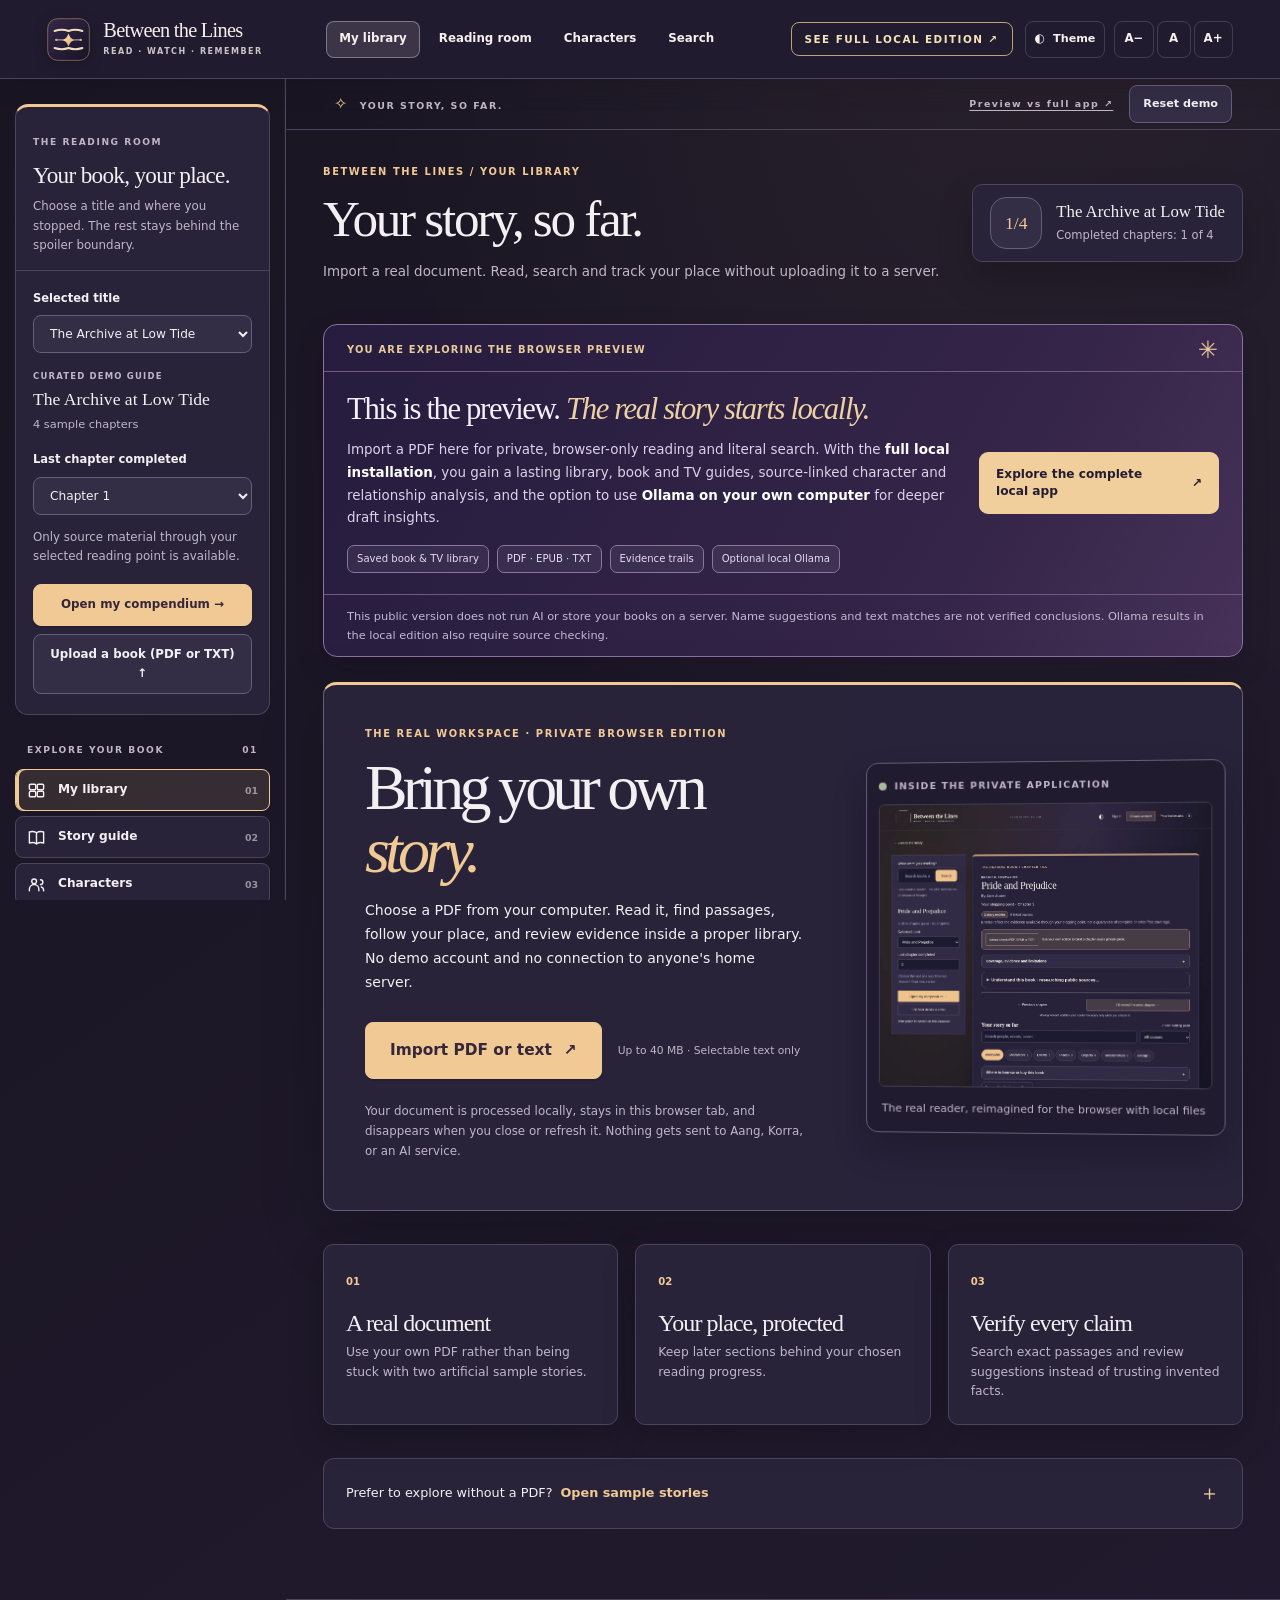
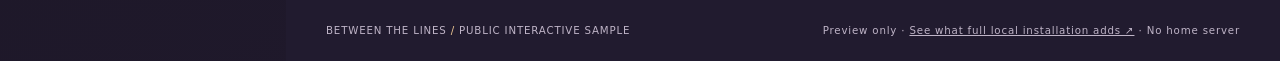
==== commit 2df03848: "C114: showcase complete local installation and distinguish browser preview" ====
--- a/demo/index.html
+++ b/demo/index.html
@@ -4,7 +4,7 @@
   <meta charset="utf-8">
   <meta name="viewport" content="width=device-width, initial-scale=1">
   <meta name="theme-color" content="#f5f3ed">
-  <meta name="description" content="Explore Between the Lines: a free, original-fiction interactive reading demo with spoiler-aware chapters, source-linked character notes and relationships.">
+  <meta name="description" content="Try the free browser preview of Between the Lines. The full local installation adds private libraries, book and TV research, evidence trails, and optional on-device Ollama analysis.">
   <meta http-equiv="Content-Security-Policy" content="default-src 'none'; script-src 'self'; worker-src 'self'; style-src 'self'; img-src 'self' data:; font-src 'self'; connect-src 'none'; frame-src 'none'; object-src 'none'; base-uri 'none'; form-action 'none'">
   <link rel="icon" href="../assets/mark.svg" type="image/svg+xml">
   <link rel="stylesheet" href="styles.css">
@@ -24,7 +24,7 @@
     <button type="button" data-top-view="people">Characters</button>
     <button type="button" data-top-view="evidence">Search</button>
   </nav>
-  <div class="product-actions"><span class="browser-edition-tag">PUBLIC BROWSER EDITION</span><button type="button" class="product-utility product-theme" id="theme-launch" aria-label="Choose color theme">◐ <span>Theme</span></button><button type="button" class="product-utility" data-text-adjust="-1" aria-label="Decrease reading text size">A−</button><button type="button" class="product-utility" data-text-adjust="0" aria-label="Reset reading text size">A</button><button type="button" class="product-utility" data-text-adjust="1" aria-label="Increase reading text size">A+</button></div>
+  <div class="product-actions"><a class="browser-edition-tag browser-full-link" href="../#local-edition">SEE FULL LOCAL EDITION ↗</a><button type="button" class="product-utility product-theme" id="theme-launch" aria-label="Choose color theme">◐ <span>Theme</span></button><button type="button" class="product-utility" data-text-adjust="-1" aria-label="Decrease reading text size">A−</button><button type="button" class="product-utility" data-text-adjust="0" aria-label="Reset reading text size">A</button><button type="button" class="product-utility" data-text-adjust="1" aria-label="Increase reading text size">A+</button></div>
 </header>
 <div class="app-shell">
   <aside class="sidebar">
@@ -45,14 +45,14 @@
     </div>
   </aside>
   <div class="main-column">
-    <div class="masthead"><span><span class="masthead-spark">✧</span> YOUR STORY, SO FAR.</span><div><span class="demo-kicker">SANDBOX EDITION</span><button type="button" class="button-outline small" id="reset-demo">Reset demo</button></div></div>
+    <div class="masthead"><span><span class="masthead-spark">✧</span> YOUR STORY, SO FAR.</span><div><a class="demo-kicker demo-local-link" href="../#edition-compare">Preview vs full app ↗</a><button type="button" class="button-outline small" id="reset-demo">Reset demo</button></div></div>
     <main id="content" tabindex="-1">
       <div class="page-title-block"><div><p class="eyebrow" id="page-eyebrow">YOUR PERSONAL LIBRARY</p><h1 id="page-title">A place for every story<span class="accent-period">.</span></h1><p class="page-subtitle" id="page-description">Bring a real PDF or open an example. Your document never leaves this browser.</p></div><div id="progress-summary" class="progress-summary" aria-live="polite"></div></div>
-      <div class="demo-notice" role="note"><span class="notice-glyph" aria-hidden="true">ⓘ</span><p><strong>This is an interactive public sample, not the full self-hosted application.</strong> Import a PDF or text document for private, on-device reading and literal source search. This browser edition is not the full Ollama-powered application. Name suggestions require review; deeper AI analysis is unavailable. No account or private server.</p></div>
+      <section class="demo-upgrade" aria-labelledby="upgrade-title"><div class="upgrade-top"><span class="upgrade-tag">YOU ARE EXPLORING THE BROWSER PREVIEW</span><span class="upgrade-mark" aria-hidden="true">✳</span></div><div class="upgrade-body"><div><h2 id="upgrade-title">This is the preview. <em>The real story starts locally.</em></h2><p>Import a PDF here for private, browser-only reading and literal search. With the <strong>full local installation</strong>, you gain a lasting library, book and TV guides, source-linked character and relationship analysis, and the option to use <strong>Ollama on your own computer</strong> for deeper draft insights.</p><div class="upgrade-tags"><span>Saved book &amp; TV library</span><span>PDF · EPUB · TXT</span><span>Evidence trails</span><span>Optional local Ollama</span></div></div><a class="upgrade-link" href="../#local-edition">Explore the complete local app <span aria-hidden="true">↗</span></a></div><p class="upgrade-fineprint">This public version does not run AI or store your books on a server. Name suggestions and text matches are not verified conclusions. Ollama results in the local edition also require source checking.</p></section>
       <nav id="workspace-tabs" class="workspace-tabs" aria-label="Reading guide sections"></nav>
       <div id="view-content" class="view-container" aria-live="off"></div>
     </main>
-    <footer class="app-footer"><span>BETWEEN THE LINES <span class="sep">/</span> PUBLIC INTERACTIVE SAMPLE</span><span>Documents processed in your browser · No sign-in · No home server</span></footer>
+    <footer class="app-footer"><span>BETWEEN THE LINES <span class="sep">/</span> PUBLIC INTERACTIVE SAMPLE</span><span>Preview only · <a href="../#edition-compare">See what full local installation adds ↗</a> · No home server</span></footer>
   </div>
 </div>
 <dialog id="theme-dialog" class="theme-dialog" aria-labelledby="theme-dialog-title"><div class="theme-dialog-header"><div><p class="tiny-label">PERSONALIZE YOUR READING ROOM</p><h2 id="theme-dialog-title">Choose your atmosphere</h2><p>Ten coordinated themes from the full application, adapted for this browser demo.</p></div><button type="button" class="button-outline" id="theme-close" aria-label="Close themes">Close ×</button></div><div class="theme-grid" id="theme-options" role="group" aria-label="Appearance themes"></div></dialog>
--- a/demo/private-match.css
+++ b/demo/private-match.css
@@ -147,3 +147,25 @@
 .theme-choice strong{font-size:.84rem}.theme-choice small{font-size:.69rem;color:var(--muted)}
 .theme-selected{grid-column:2;font-size:.65rem;color:var(--accent);font-weight:750;min-height:15px}
 @media(max-width:700px){.product-theme span{display:none}.product-theme{min-width:33px;margin-right:2px}.theme-grid{grid-template-columns:1fr}.theme-dialog{padding:17px}}
+
+
+/* C114 — Full-installation value visible inside the limited browser workspace. */
+.browser-full-link{color:#f4e3b9!important;text-decoration:none;border:1px solid #b9a478!important;border-radius:8px;padding:8px 13px;font-size:.65rem!important;white-space:nowrap}
+.browser-full-link:hover,.browser-full-link:focus-visible{background:#46395d!important;color:white!important}
+.demo-local-link{color:inherit;text-decoration:underline;text-underline-offset:3px}
+.demo-upgrade{margin:22px 0 25px;background:linear-gradient(120deg,#251c3e 0%,#352548 70%,#473259 100%);border:1px solid #8b71a1;border-radius:14px;color:#f5effa;box-shadow:0 12px 30px #11081e21;overflow:hidden}
+.upgrade-top{padding:13px 23px 9px;display:flex;justify-content:space-between;align-items:center;border-bottom:1px solid #735786;color:#e9ca9b;font-size:.62rem;letter-spacing:.12em;font-weight:800}
+.upgrade-mark{font-size:1.5rem;line-height:1}
+.upgrade-body{display:grid;grid-template-columns:minmax(0,1fr) auto;align-items:center;gap:24px;padding:21px 23px}
+.upgrade-body h2{font:normal clamp(1.6rem,2.4vw,2.4rem)/1.1 Georgia,'Times New Roman',serif;letter-spacing:-.045em;margin:0 0 12px}
+.upgrade-body h2 em{color:#ecd1a5}
+.upgrade-body p{max-width:830px;color:#ddd1e7;font-size:.84rem;line-height:1.7;margin:0}
+.upgrade-body p strong{color:white}
+.upgrade-tags{display:flex;gap:8px;flex-wrap:wrap;margin-top:15px}
+.upgrade-tags span{font-size:.63rem;padding:5px 9px;background:#ffffff10;border:1px solid #8e739e;color:#e8d8f3;border-radius:7px}
+.upgrade-link{display:flex;justify-content:center;align-items:center;gap:14px;min-width:182px;max-width:240px;border-radius:9px;padding:14px 17px;text-decoration:none;background:#f0cf9d;color:#261c32;font-size:.76rem;font-weight:800;line-height:1.4;transition:background .15s,transform .15s}
+.upgrade-link:hover{background:#fff0cd;transform:translateY(-2px)}
+.upgrade-fineprint{margin:0;border-top:1px solid #735786;padding:12px 23px;color:#c4b8d1;font-size:.71rem;line-height:1.6}
+.app-footer a{color:inherit}
+@media(max-width:950px){.upgrade-body{grid-template-columns:1fr}.upgrade-link{max-width:340px}.browser-full-link{padding:6px 9px}}
+@media(max-width:550px){.upgrade-top,.upgrade-body,.upgrade-fineprint{padding-left:14px;padding-right:14px}.upgrade-link{width:100%;max-width:100%}.upgrade-tags span{font-size:.59rem}}
